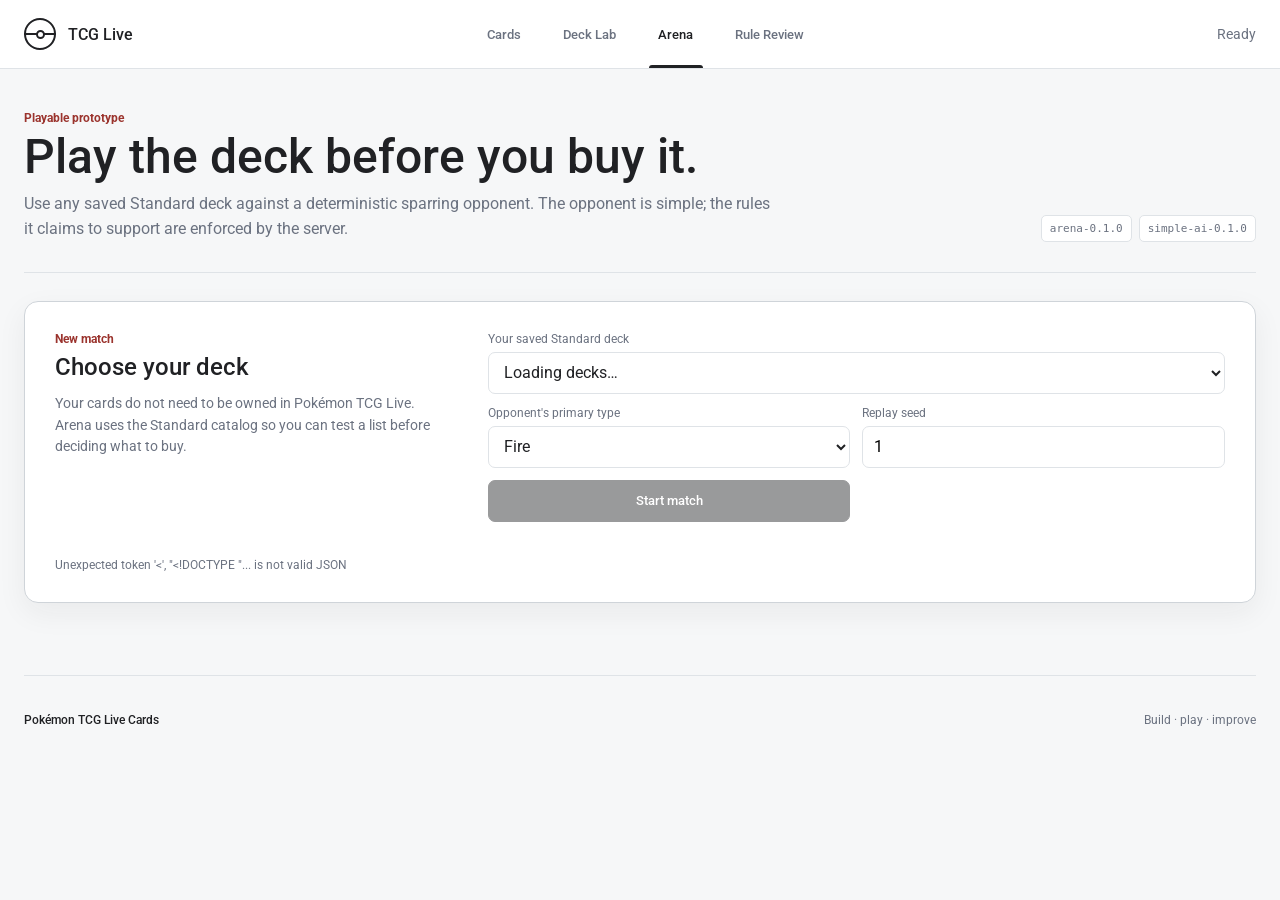
==== arena.html @ 0cd8e4f3 "Rebuild Arena as immersive game table" ====
<!doctype html>
<html lang="en">
<head>
  <meta charset="utf-8">
  <meta name="viewport" content="width=device-width, initial-scale=1">
  <meta name="description" content="Play a Standard Pokémon TCG deck against a versioned local opponent.">
  <title>Arena · Pokémon TCG Live Cards</title>
  <link rel="icon" href="favicon.svg" type="image/svg+xml">
  <link rel="preconnect" href="https://fonts.googleapis.com">
  <link rel="preconnect" href="https://fonts.gstatic.com" crossorigin>
  <link href="https://fonts.googleapis.com/css2?family=Roboto:wght@400;500;700&display=swap" rel="stylesheet">
  <link rel="stylesheet" href="styles.css">
  <link rel="stylesheet" href="arena.css?v=2">
</head>
<body>
  <header class="site-header">
    <div class="header-shell">
      <a class="brand" href="index.html" aria-label="Pokémon TCG Live Cards home">
        <span class="brand-mark" aria-hidden="true"><i></i></span>
        <strong>TCG Live</strong>
      </a>
      <nav class="primary-nav" aria-label="Primary navigation">
        <a class="nav-link" href="index.html">Cards</a>
        <a class="nav-link" href="deck.html">Deck Lab</a>
        <a class="nav-link" href="arena.html" aria-current="page">Arena</a>
        <a class="nav-link" href="review.html">Rule Review</a>
      </nav>
      <div class="header-utilities"><span class="header-count" id="arenaStatus">Ready</span></div>
    </div>
  </header>

  <main class="arena-main">
    <section class="arena-intro">
      <div>
        <span class="section-kicker">Playable prototype</span>
        <h1>Play the deck before you buy it.</h1>
        <p>Use any saved Standard deck against a deterministic sparring opponent. The opponent is simple; the rules it claims to support are enforced by the server.</p>
      </div>
      <div class="arena-versions" aria-label="Arena versions"><span>arena-0.1.0</span><span>simple-ai-0.1.0</span></div>
    </section>

    <section class="arena-lobby" id="arenaLobby" aria-labelledby="lobbyTitle">
      <div class="lobby-copy">
        <span class="section-kicker">New match</span>
        <h2 id="lobbyTitle">Choose your deck</h2>
        <p>Your cards do not need to be owned in Pokémon TCG Live. Arena uses the Standard catalog so you can test a list before deciding what to buy.</p>
      </div>
      <form id="startMatchForm" class="lobby-controls">
        <label><span>Your saved Standard deck</span><select id="playerDeck" required><option value="">Loading decks…</option></select></label>
        <label><span>Opponent's primary type</span><select id="opponentType"><option>Fire</option><option>Water</option><option>Grass</option><option>Lightning</option><option>Psychic</option><option>Fighting</option><option>Darkness</option><option>Metal</option><option>Colorless</option></select></label>
        <label><span>Replay seed</span><input id="arenaSeed" type="number" value="1" min="0"></label>
        <button id="startMatchButton" type="submit">Start match</button>
      </form>
      <div class="lobby-message" id="lobbyMessage" aria-live="polite">Loading saved decks…</div>
    </section>

    <section class="game-shell" id="gameShell" hidden aria-labelledby="gameTitle">
      <div class="game-table" id="gameTable">
        <header class="game-hud">
          <div class="game-identity">
            <span class="live-dot" aria-hidden="true"></span>
            <div><strong id="gameTitle">Arena match</strong><span>arena-0.1.0 · simple-ai-0.1.0</span></div>
          </div>
          <div class="turn-status"><strong id="turnStatus">Your turn</strong><span id="turnNumber">Turn 1</span></div>
          <div class="game-controls">
            <button id="fullscreenButton" type="button" aria-label="Enter fullscreen Arena"><span class="fullscreen-icon" aria-hidden="true"></span><span id="fullscreenLabel">Fullscreen</span></button>
            <button id="newMatchButton" type="button">New match</button>
          </div>
        </header>

        <div class="play-surface">
          <section class="field-side opponent-side" aria-label="Opponent field">
            <div class="trainer-strip">
              <div class="player-summary"><span class="player-emblem opponent-emblem" aria-hidden="true"></span><div><strong id="opponentName">Opponent</strong><span id="opponentCounts"></span></div></div>
              <div class="hidden-hand" id="opponentHand" aria-label="Opponent hand"></div>
            </div>
            <div class="field-grid">
              <aside class="side-zone left-zone"><span>Prizes</span><div class="prize-stack" id="opponentPrizes" aria-label="Opponent Prize cards"></div></aside>
              <div class="combat-zone">
                <div class="bench-area"><span class="zone-name">Bench</span><div class="bench-row" id="opponentBench"></div></div>
                <div class="active-area"><span class="zone-name">Active</span><div id="opponentActive"></div></div>
              </div>
              <aside class="side-zone right-zone"><span>Deck</span><div class="deck-stack" id="opponentDeck"></div><span class="discard-label">Discard</span><div class="discard-slot"></div></aside>
            </div>
          </section>

          <div class="battle-line">
            <span class="battle-mark">VS</span>
            <div><strong id="battlePhase">Main phase</strong><p id="battleMessage">Choose an action.</p></div>
          </div>

          <section class="field-side player-side" aria-label="Your field">
            <div class="field-grid">
              <aside class="side-zone left-zone"><span>Prizes</span><div class="prize-stack" id="playerPrizes" aria-label="Your Prize cards"></div></aside>
              <div class="combat-zone player-combat">
                <div class="active-area"><span class="zone-name">Active</span><div id="playerActive"></div></div>
                <div class="bench-area"><span class="zone-name">Bench</span><div class="bench-row" id="playerBench"></div></div>
              </div>
              <aside class="side-zone right-zone"><span>Deck</span><div class="deck-stack" id="playerDeckStack"></div><span class="discard-label">Discard</span><div class="discard-slot"></div></aside>
            </div>
            <div class="trainer-strip player-strip">
              <div class="player-summary"><span class="player-emblem player-emblem-self" aria-hidden="true"></span><div><strong id="playerName">Your deck</strong><span id="playerCounts"></span></div></div>
            </div>
          </section>

          <section class="hand-zone" aria-labelledby="handTitle">
            <div class="hand-heading"><h3 id="handTitle">Your hand</h3><span id="handCount">0 cards</span></div>
            <div class="hand-row" id="playerHand"></div>
          </section>
        </div>

        <section class="command-bar" aria-label="Available actions">
          <div class="command-title"><span>Legal moves</span><strong>Choose your play</strong></div>
          <div class="action-list" id="actionList"></div>
        </section>

        <details class="match-drawer">
          <summary>Match details</summary>
          <div class="match-drawer-content">
            <section class="battle-log"><h3>Battle log</h3><ol id="battleLog"></ol></section>
            <section class="coverage-note"><h3>Rules coverage</h3><ul id="arenaLimitations"></ul></section>
          </div>
        </details>
      </div>
    </section>
  </main>

  <footer><span>Pokémon TCG Live Cards</span><p>Build · play · improve</p></footer>
  <script src="components.js?v=2" defer></script>
  <script src="arena.js?v=2" defer></script>
</body>
</html>
---- styles.css ----
:root {
  --text: #202124;
  --muted: #6b7280;
  --background: #f6f7f8;
  --surface: #ffffff;
  --border: #dfe3e7;
  --accent: #30343b;
  --standard: #f5cb46;
}

* { box-sizing: border-box; }
[hidden] { display: none !important; }
html { scroll-behavior: smooth; }
body {
  margin: 0;
  min-width: 320px;
  overflow-x: clip;
  color: var(--text);
  background: var(--background);
  font-family: "Roboto", Arial, sans-serif;
  font-style: normal;
  -webkit-font-smoothing: antialiased;
}
button, input, select { font: inherit; }
button, select { cursor: pointer; }
.sr-only { position: absolute; width: 1px; height: 1px; overflow: hidden; clip: rect(0,0,0,0); }

.site-header {
  min-height: 68px;
  position: sticky;
  z-index: 20;
  top: 0;
  border-bottom: 1px solid var(--border);
  background: var(--surface);
}
.header-shell { width: min(1400px, calc(100% - 48px)); min-height: 68px; margin: 0 auto; display: grid; grid-template-columns: minmax(180px, 1fr) auto minmax(180px, 1fr); align-items: center; gap: 24px; }
.brand { min-width: 0; display: flex; align-items: center; gap: 12px; color: inherit; text-decoration: none; }
.brand strong { font-size: 16px; font-weight: 500; }
.brand-mark { width: 32px; height: 32px; flex: 0 0 32px; display: grid; place-items: center; border: 2px solid var(--text); border-radius: 50%; position: relative; }
.brand-mark::before { content: ""; position: absolute; left: -2px; right: -2px; height: 2px; background: var(--text); }
.brand-mark i { width: 9px; height: 9px; border: 2px solid var(--text); border-radius: 50%; background: var(--surface); z-index: 1; }
.primary-nav { height: 68px; display: flex; align-items: stretch; gap: 4px; }
.nav-link { min-width: 82px; padding: 0 14px; display: inline-flex; align-items: center; justify-content: center; position: relative; color: var(--muted); font-size: 13px; font-weight: 500; text-decoration: none; white-space: nowrap; }
.nav-link:hover { color: var(--text); background: #f2f3f4; }
.nav-link[aria-current="page"] { color: var(--text); }
.nav-link[aria-current="page"]::after { content: ""; position: absolute; right: 14px; bottom: 0; left: 14px; height: 3px; border-radius: 3px 3px 0 0; background: var(--text); }
.header-utilities { min-width: 0; display: flex; align-items: center; justify-content: flex-end; gap: 14px; }
.header-count { color: var(--muted); font-size: 14px; font-variant-numeric: tabular-nums; }
.last-sync { padding-left: 14px; border-left: 1px solid var(--border); color: var(--muted); font-size: 12px; white-space: nowrap; }
.sync-button { height: 34px; padding: 0 12px; display: inline-flex; align-items: center; gap: 7px; border: 1px solid var(--border); border-radius: 6px; color: var(--text); background: var(--surface); font-size: 13px; }
.sync-button:hover:not(:disabled) { border-color: #b6bcc3; background: #eef0f2; }
.sync-button:disabled { cursor: wait; opacity: .6; }
.sync-ball { width: 16px; height: 16px; flex: 0 0 16px; position: relative; border: 1.5px solid var(--text); border-radius: 50%; background: linear-gradient(to bottom, #e53935 0 44%, var(--text) 44% 56%, #fff 56% 100%); }
.sync-ball::after { content: ""; position: absolute; width: 5px; height: 5px; top: 50%; left: 50%; border: 1.5px solid var(--text); border-radius: 50%; background: #fff; transform: translate(-50%, -50%); }

main { width: min(1400px, calc(100% - 48px)); margin: 0 auto; }
.hero { padding: 44px 0 32px; }
.hero h1 { margin: 0 0 18px; font-size: clamp(30px, 4vw, 44px); font-weight: 500; line-height: 1.1; }
.stats { display: flex; flex-wrap: wrap; align-items: center; gap: 10px 24px; color: var(--muted); font-size: 14px; }
.stats > span { display: flex; align-items: baseline; gap: 5px; }
.stats strong { color: var(--text); font-size: 15px; font-weight: 500; }
.stats .latest { margin-left: auto; flex-direction: column; align-items: flex-end; gap: 3px; }
.stats .latest small { color: var(--muted); font-size: 12px; }

.explorer { padding-bottom: 72px; }
.section-heading { display: flex; align-items: baseline; justify-content: space-between; gap: 20px; padding-top: 28px; border-top: 1px solid var(--border); }
.section-heading h2 { margin: 0; font-size: 22px; font-weight: 500; }
.section-heading p { margin: 0; color: var(--muted); font-size: 14px; }

.filter-panel { container-type: inline-size; margin: 20px 0 30px; padding: 16px; border: 1px solid var(--border); border-radius: 10px; background: var(--surface); }
.search-field { min-width: 0; height: 50px; display: flex; align-items: center; gap: 12px; padding: 0 14px; border: 1px solid var(--border); border-radius: 8px; background: var(--surface); }
.search-field:focus-within { border-color: var(--accent); box-shadow: 0 0 0 3px rgba(48,52,59,.10); }
.search-field svg { width: 19px; fill: none; stroke: var(--muted); stroke-width: 1.7; stroke-linecap: round; }
.search-field input { min-width: 0; width: 100%; border: 0; outline: 0; background: transparent; color: var(--text); font-size: 15px; }
.search-field input::placeholder { color: #9298a1; }
kbd { min-width: 25px; padding: 3px 6px; border: 1px solid var(--border); border-radius: 5px; color: var(--muted); background: var(--background); font: 11px monospace; text-align: center; }
.select-row { display: grid; grid-template-columns: repeat(4, minmax(0, 1fr)); gap: 12px; margin-top: 14px; }
.select-row label { min-width: 0; display: flex; flex-direction: column; gap: 6px; }
.select-row label > span { color: var(--muted); font-size: 12px; }
select { min-width: 0; width: 100%; height: 42px; padding: 0 34px 0 11px; overflow: hidden; border: 1px solid var(--border); border-radius: 7px; outline: 0; color: var(--text); background: var(--surface); text-overflow: ellipsis; white-space: nowrap; }
select:focus { border-color: var(--accent); box-shadow: 0 0 0 3px rgba(48,52,59,.10); }

.card-grid { display: grid; grid-template-columns: repeat(auto-fill, minmax(160px, 1fr)); gap: 28px 18px; }
.card-tile { min-width: 0; cursor: pointer; outline: 0; }
.card-tile:focus-visible .card-image { outline: 3px solid rgba(48,52,59,.35); outline-offset: 3px; }
.card-tile:hover .card-image { transform: translateY(-3px); box-shadow: 0 10px 25px rgba(32,33,36,.16); }
.card-image { position: relative; overflow: hidden; aspect-ratio: 245 / 342; border-radius: 9px; background: #e7e9eb; box-shadow: 0 4px 12px rgba(32,33,36,.12); transition: transform .15s ease, box-shadow .15s ease; }
.card-image img { width: 100%; height: 100%; display: block; object-fit: contain; }
.rule-validation-badge { position: absolute; z-index: 2; top: 8px; right: 8px; max-width: calc(100% - 16px); padding: 5px 7px; border: 1px solid rgba(32,33,36,.22); border-radius: 5px; color: #30343b; background: rgba(255,255,255,.94); box-shadow: 0 2px 7px rgba(32,33,36,.12); font-size: 10px; font-weight: 500; line-height: 1; }
.rule-validation-badge.ai_validated { color: #254f78; border-color: #9eb8cf; background: #edf5fb; }
.rule-validation-badge.human_validated { color: #704b13; border-color: #d2b16f; background: #fff7e7; }
.rule-validation-badge.validated { width: 28px; height: 28px; padding: 0; display: grid; place-items: center; border: 0; border-radius: 50%; background: transparent; box-shadow: 0 2px 7px rgba(32,33,36,.18); }
.pokeball-check { width: 28px; height: 28px; position: relative; display: block; overflow: hidden; border: 2px solid #202124; border-radius: 50%; background: linear-gradient(to bottom, #df3b35 0 45%, #202124 45% 55%, #fff 55% 100%); }
.pokeball-check::before { content: ""; position: absolute; z-index: 1; width: 13px; height: 13px; top: 50%; left: 50%; border: 2px solid #202124; border-radius: 50%; background: #fff; transform: translate(-50%, -50%); }
.pokeball-check::after { content: "✓"; position: absolute; z-index: 2; top: 50%; left: 50%; color: #202124; font-size: 9px; font-weight: 700; transform: translate(-50%, -54%); }
.card-badges { position: absolute; left: 8px; right: 8px; bottom: 8px; display: flex; justify-content: space-between; align-items: end; pointer-events: none; }
.badge { padding: 4px 7px; border-radius: 4px; color: white; background: rgba(32,33,36,.9); font-size: 10px; font-weight: 500; }
.badge.standard { color: var(--text); background: var(--standard); }
.card-info { padding: 11px 2px 0; }
.card-info strong { display: block; overflow: hidden; text-overflow: ellipsis; white-space: nowrap; font-size: 15px; font-weight: 500; }
.card-info p { display: flex; justify-content: space-between; gap: 6px; margin: 5px 0 0; color: var(--muted); font-size: 12px; }
.card-info p span:first-child { overflow: hidden; text-overflow: ellipsis; white-space: nowrap; }
.card-info p span:last-child { font-variant-numeric: tabular-nums; white-space: nowrap; }

.loading-state, .error-state { min-height: 300px; display: flex; flex-direction: column; align-items: center; justify-content: center; text-align: center; }
.loading-state p, .error-state p { max-width: 500px; color: var(--muted); }
.error-state strong { font-size: 18px; font-weight: 500; }
.loader { width: 38px; height: 38px; display: grid; place-items: center; border: 2px solid var(--text); border-radius: 50%; position: relative; animation: spin 1.2s linear infinite; }
.loader::before { content: ""; position: absolute; width: 100%; height: 2px; background: var(--text); }
.loader span { z-index: 1; width: 11px; height: 11px; border: 2px solid var(--text); border-radius: 50%; background: var(--standard); }
.error-state code { margin-top: 10px; padding: 10px 14px; border-radius: 6px; background: var(--text); color: white; }
@keyframes spin { to { transform: rotate(360deg); } }

.pagination { display: flex; justify-content: center; align-items: center; gap: 8px; margin-top: 40px; padding-top: 20px; border-top: 1px solid var(--border); }
.pagination button { min-width: 82px; height: 34px; padding: 0 10px; border: 1px solid var(--border); border-radius: 6px; color: var(--text); background: var(--surface); font-size: 13px; }
.pagination button:hover:not(:disabled) { border-color: #b6bcc3; background: #eef0f2; }
.pagination button.active { border-color: var(--accent); color: white; background: var(--accent); }
.pagination button:disabled { opacity: .4; cursor: default; }
.pagination-top { margin: 0 0 26px; padding: 0 0 20px; border-top: 0; border-bottom: 1px solid var(--border); }
.page-numbers { display: flex; align-items: center; gap: 6px; }
.page-numbers button { width: 34px; min-width: 34px; padding: 0; }

footer { width: min(1400px, calc(100% - 48px)); min-height: 90px; margin: 0 auto; border-top: 1px solid var(--border); display: flex; align-items: center; justify-content: space-between; color: var(--muted); font-size: 12px; }
footer > span { color: var(--text); font-weight: 500; }

dialog { width: min(930px, calc(100% - 32px)); max-height: calc(100vh - 32px); padding: 0; border: 0; border-radius: 14px; color: var(--text); background: var(--surface); box-shadow: 0 24px 70px rgba(0,0,0,.28); }
dialog::backdrop { background: rgba(20,22,24,.70); }
.dialog-close { position: sticky; z-index: 3; float: right; top: 12px; right: 12px; width: 36px; height: 36px; margin: 12px 12px -48px 0; border: 0; border-radius: 50%; color: var(--text); background: rgba(255,255,255,.92); font-size: 24px; line-height: 1; }
.dialog-layout { display: grid; grid-template-columns: minmax(260px, 39%) 1fr; min-height: 600px; }
.dialog-art { padding: 40px; display: flex; align-items: center; overflow: hidden; background: #eef0f1; perspective: 1100px; }
.interactive-card { width: 100%; position: relative; overflow: hidden; border-radius: 11px; cursor: grab; touch-action: none; user-select: none; transform: translate3d(var(--move-x, 0), var(--move-y, 0), 0) rotateX(var(--rotate-x, 0deg)) rotateY(var(--rotate-y, 0deg)) scale(var(--card-scale, 1)); transform-style: preserve-3d; transform-origin: center; transition: transform 420ms cubic-bezier(.2,.8,.2,1), box-shadow 420ms ease; will-change: transform; box-shadow: 0 12px 30px rgba(32,33,36,.18); }
.interactive-card.is-dragging { cursor: grabbing; transition: none; box-shadow: 0 24px 45px rgba(32,33,36,.24); }
.interactive-card img { width: 100%; display: block; border-radius: inherit; pointer-events: none; -webkit-user-drag: none; }
.card-shine { position: absolute; inset: 0; border-radius: inherit; opacity: var(--shine-opacity, 0); pointer-events: none; background: radial-gradient(circle at var(--shine-x, 50%) var(--shine-y, 50%), rgba(255,255,255,.55), rgba(255,255,255,.16) 18%, transparent 48%); mix-blend-mode: screen; transition: opacity 300ms ease; }
.interactive-card.is-dragging .card-shine { transition: none; }
.dialog-details { padding: 50px 42px; overflow: auto; }
.dialog-kicker { color: var(--muted); font-size: 12px; }
.dialog-details h3 { margin: 8px 0 5px; font-size: 34px; font-weight: 500; line-height: 1.1; }
.dialog-subtitle { margin: 0 0 22px; color: var(--muted); }
.dialog-tags { display: flex; flex-wrap: wrap; gap: 7px; margin-bottom: 26px; }
.dialog-tags span { padding: 6px 9px; border: 1px solid var(--border); border-radius: 5px; font-size: 11px; }
.validation-summary { margin: 0 0 22px; padding: 12px; display: flex; align-items: center; gap: 12px; border: 1px solid var(--border); border-radius: 7px; background: var(--background); }
.validation-summary .rule-validation-badge { position: static; flex: 0 0 auto; }
.validation-summary > div { min-width: 0; }
.validation-summary strong { font-size: 13px; font-weight: 500; }
.validation-summary p { margin: 3px 0 0; color: var(--muted); font-size: 11px; line-height: 1.4; }
.detail-section { padding: 20px 0; border-top: 1px solid var(--border); }
.detail-section h4 { margin: 0 0 12px; font-size: 13px; font-weight: 500; }
.move { margin-top: 14px; }
.move:first-of-type { margin-top: 0; }
.move-line { display: flex; justify-content: space-between; gap: 15px; font-weight: 500; }
.move p, .ability p { margin: 7px 0 0; color: var(--muted); font-size: 13px; line-height: 1.5; }
.ability strong { color: #a23f33; }
.detail-grid { display: grid; grid-template-columns: repeat(2, 1fr); gap: 16px; }
.detail-grid span { display: block; color: var(--muted); font-size: 11px; }
.detail-grid strong { display: block; margin-top: 5px; font-size: 13px; font-weight: 500; }

@container (max-width: 900px) {
  .select-row { grid-template-columns: repeat(2, minmax(0, 1fr)); }
}
@container (max-width: 520px) {
  .select-row { grid-template-columns: 1fr; }
  .search-field kbd { display: none; }
}

@media (max-width: 1050px) {
  .select-row { grid-template-columns: repeat(2, minmax(0, 1fr)); }
}
@media (max-width: 1150px) and (min-width: 901px) {
  .last-sync { display: none; }
}
@media (max-width: 900px) {
  .site-header { position: sticky; }
  .header-shell { width: 100%; min-height: 104px; grid-template-columns: minmax(0, 1fr) auto; grid-template-rows: 60px 44px; gap: 0; }
  .brand { padding-left: 18px; }
  .header-utilities { min-width: 0; padding-right: 18px; }
  .primary-nav { height: 44px; grid-column: 1 / -1; grid-row: 2; display: grid; grid-template-columns: repeat(4, minmax(0, 1fr)); gap: 0; border-top: 1px solid var(--border); }
  .nav-link { min-width: 0; padding: 0 8px; }
  .nav-link[aria-current="page"]::after { right: 12px; left: 12px; }
  .last-sync { display: none; }
}
@media (max-width: 760px) {
  main, footer { width: calc(100% - 28px); }
  .hero { padding-top: 32px; }
  .stats .latest { width: 100%; margin: 4px 0 0; align-items: flex-start; }
  .dialog-layout { grid-template-columns: 1fr; }
  .dialog-art { padding: 34px 70px; }
  .dialog-details { padding: 34px 28px; }
  footer { align-items: flex-start; flex-direction: column; justify-content: center; gap: 7px; }
  footer p { margin: 0; }
  .header-count { display: none; }
  .last-sync { padding-left: 0; border-left: 0; }
}
@media (max-width: 600px) {
  .brand strong { font-size: 14px; }
  .header-utilities { padding-right: 12px; }
  .header-count { display: none; }
  .sync-button { padding: 0 10px; }
  .sync-button #syncButtonLabel { font-size: 0; }
  .sync-button #syncButtonLabel::after { content: "Sync"; font-size: 13px; }
  .select-row { grid-template-columns: 1fr; }
  .filter-panel { padding: 12px; }
  .search-field { padding: 0 12px; }
  .search-field kbd { display: none; }
  .section-heading { align-items: flex-start; flex-direction: column; gap: 6px; }
  .card-grid { grid-template-columns: repeat(2, minmax(0, 1fr)); gap: 22px 12px; }
  .page-numbers { display: none; }
  .pagination { gap: 8px; }
  .pagination > button { min-width: 92px; flex: 0 1 120px; }
  .dialog-art { padding: 34px 48px; }
  .dialog-details { padding: 28px 20px; }
  .dialog-details h3 { padding-right: 36px; font-size: 28px; }
  .detail-grid { grid-template-columns: 1fr; }
}
@media (max-width: 360px) {
  main, footer { width: calc(100% - 20px); }
  .card-grid { gap: 20px 8px; }
  .card-info strong { font-size: 14px; }
  .card-info p { font-size: 11px; }
  .dialog-art { padding: 30px 36px; }
}
@media (prefers-reduced-motion: reduce) {
  *, *::before, *::after { scroll-behavior: auto !important; animation-duration: .01ms !important; animation-iteration-count: 1 !important; }
  .interactive-card { transition: none; }
}
---- arena.css ----
.arena-main { padding-bottom: 72px; }
.section-kicker { display: block; margin-bottom: 7px; color: #9b342e; font-size: 12px; font-weight: 700; }
.arena-intro { padding: 42px 0 30px; display: flex; align-items: end; justify-content: space-between; gap: 40px; border-bottom: 1px solid var(--border); }
.arena-intro h1 { margin: 0 0 10px; font-size: clamp(32px, 4vw, 48px); font-weight: 500; line-height: 1.05; }
.arena-intro p { max-width: 750px; margin: 0; color: var(--muted); line-height: 1.55; }
.arena-versions { display: flex; gap: 7px; }
.arena-versions span { padding: 6px 8px; border: 1px solid var(--border); border-radius: 5px; color: var(--muted); background: white; font: 11px ui-monospace, SFMono-Regular, Menlo, monospace; }

.arena-lobby { margin-top: 28px; display: grid; grid-template-columns: minmax(240px, .7fr) minmax(420px, 1.3fr); gap: 36px; padding: 30px; border: 1px solid #cfd4d9; border-radius: 14px; background: white; box-shadow: 0 10px 30px rgba(32,33,36,.06); }
.lobby-copy h2 { margin: 0; font-size: 24px; font-weight: 500; }
.lobby-copy p { margin: 12px 0 0; color: var(--muted); font-size: 14px; line-height: 1.55; }
.lobby-controls { display: grid; grid-template-columns: repeat(2, minmax(0, 1fr)); gap: 12px; }
.lobby-controls label:first-child { grid-column: 1 / -1; }
.lobby-controls label span { display: block; margin-bottom: 6px; color: var(--muted); font-size: 12px; }
.lobby-controls input { width: 100%; height: 42px; padding: 0 11px; border: 1px solid var(--border); border-radius: 7px; outline: 0; }
.lobby-controls input:focus { border-color: var(--accent); box-shadow: 0 0 0 3px rgba(48,52,59,.10); }
.lobby-controls button { min-height: 42px; align-self: end; border: 1px solid #202124; border-radius: 7px; color: white; background: #202124; font-size: 13px; font-weight: 500; }
.lobby-controls button:disabled { cursor: not-allowed; opacity: .45; }
.lobby-message { grid-column: 1 / -1; color: var(--muted); font-size: 12px; }

.game-shell { margin-top: 28px; }
.game-table {
  min-height: 780px;
  position: relative;
  overflow: hidden;
  border: 1px solid #151c22;
  border-radius: 18px;
  color: #f5f7f9;
  background:
    radial-gradient(circle at 50% 48%, rgba(255,255,255,.09) 0 2px, transparent 3px 84px, rgba(255,255,255,.06) 85px 87px, transparent 88px),
    linear-gradient(135deg, rgba(255,255,255,.028) 25%, transparent 25%) 0 0 / 28px 28px,
    linear-gradient(315deg, rgba(255,255,255,.018) 25%, transparent 25%) 0 0 / 28px 28px,
    #183933;
  box-shadow: 0 24px 58px rgba(26,32,38,.22);
}
.game-table::before { content: ""; position: absolute; inset: 54px 0 74px; pointer-events: none; border-top: 1px solid rgba(255,255,255,.08); border-bottom: 1px solid rgba(0,0,0,.3); background: linear-gradient(180deg, rgba(32,89,119,.22), transparent 44%, transparent 56%, rgba(161,48,42,.2)); }
.game-table:fullscreen { width: 100vw; height: 100vh; min-height: 100vh; border: 0; border-radius: 0; overflow-y: auto; }
.game-table:fullscreen .play-surface { min-height: calc(100vh - 150px); }
.game-table:fullscreen .game-hud { position: sticky; top: 0; }

.game-hud { min-height: 54px; padding: 0 18px; display: grid; grid-template-columns: 1fr auto 1fr; align-items: center; gap: 18px; position: relative; z-index: 8; border-bottom: 1px solid rgba(255,255,255,.09); background: rgba(10,15,19,.9); backdrop-filter: blur(14px); }
.game-identity { display: flex; align-items: center; gap: 10px; }
.game-identity > div { display: flex; flex-direction: column; gap: 2px; }
.game-identity strong { font-size: 12px; font-weight: 500; }
.game-identity span:not(.live-dot) { color: #87939d; font: 9px ui-monospace, SFMono-Regular, Menlo, monospace; }
.live-dot { width: 9px; height: 9px; border-radius: 50%; background: #e14c43; box-shadow: 0 0 0 4px rgba(225,76,67,.15); }
.turn-status { display: flex; align-items: center; gap: 8px; }
.turn-status strong { font-size: 13px; font-weight: 500; }
.turn-status span { padding-left: 8px; border-left: 1px solid #44505a; color: #9ba5ae; font-size: 10px; }
.game-controls { display: flex; justify-content: flex-end; gap: 7px; }
.game-controls button { height: 32px; padding: 0 10px; display: inline-flex; align-items: center; gap: 7px; border: 1px solid #46515b; border-radius: 5px; color: #e9edf0; background: #202830; font-size: 10px; }
.game-controls button:hover { background: #2c3740; }
.fullscreen-icon { width: 13px; height: 13px; display: block; background: linear-gradient(#dce1e5,#dce1e5) left top/5px 1px no-repeat, linear-gradient(#dce1e5,#dce1e5) left top/1px 5px no-repeat, linear-gradient(#dce1e5,#dce1e5) right top/5px 1px no-repeat, linear-gradient(#dce1e5,#dce1e5) right top/1px 5px no-repeat, linear-gradient(#dce1e5,#dce1e5) left bottom/5px 1px no-repeat, linear-gradient(#dce1e5,#dce1e5) left bottom/1px 5px no-repeat, linear-gradient(#dce1e5,#dce1e5) right bottom/5px 1px no-repeat, linear-gradient(#dce1e5,#dce1e5) right bottom/1px 5px no-repeat; }

.play-surface { min-height: 650px; position: relative; z-index: 2; }
.field-side { padding: 12px 20px; position: relative; }
.trainer-strip { min-height: 42px; display: flex; align-items: center; justify-content: space-between; gap: 20px; }
.player-strip { justify-content: flex-start; }
.player-summary { display: flex; align-items: center; gap: 9px; }
.player-summary > div { display: flex; flex-direction: column; gap: 2px; }
.player-summary strong { color: white; font-size: 12px; font-weight: 500; }
.player-summary div span { color: #aeb8c0; font-size: 9px; }
.player-emblem { width: 27px; height: 27px; display: block; position: relative; overflow: hidden; border: 2px solid #0e151a; border-radius: 50%; background: linear-gradient(#2a78a8 0 44%, #11181d 44% 56%, #f4f6f7 56%); box-shadow: 0 0 0 1px rgba(255,255,255,.25); }
.player-emblem::after { content: ""; width: 7px; height: 7px; position: absolute; top: 50%; left: 50%; border: 2px solid #11181d; border-radius: 50%; background: white; transform: translate(-50%,-50%); }
.player-emblem-self { background: linear-gradient(#d84740 0 44%, #11181d 44% 56%, #f4f6f7 56%); }
.hidden-hand { height: 42px; min-width: 140px; display: flex; align-items: center; justify-content: flex-end; position: relative; padding-right: 28px; }
.hidden-hand .card-back { width: 27px; height: 38px; margin-left: -16px; display: block; position: relative; border: 1px solid #bac4cc; border-radius: 3px; background: radial-gradient(circle, white 0 3px, #13212c 4px 6px, transparent 7px), linear-gradient(#376c99 0 47%, #14212b 47% 53%, #e0e7eb 53%); box-shadow: 0 2px 5px rgba(0,0,0,.35); transform: rotate(calc((var(--hand-index) - (var(--hand-total) - 1)/2) * 2deg)); }
.hidden-hand > span { min-width: 21px; height: 21px; display: grid; place-items: center; position: absolute; right: 0; border: 1px solid #59656e; border-radius: 50%; color: white; background: #202830; font-size: 9px; }

.field-grid { display: grid; grid-template-columns: 72px minmax(0, 1fr) 72px; align-items: center; gap: 16px; }
.combat-zone { min-width: 0; display: grid; grid-template-columns: minmax(0, 1fr) 132px; align-items: center; gap: 28px; }
.player-combat { grid-template-columns: 132px minmax(0, 1fr); }
.bench-area, .active-area { position: relative; }
.zone-name { position: absolute; z-index: 0; top: 50%; left: 50%; color: rgba(255,255,255,.075); font-size: 13px; font-weight: 700; transform: translate(-50%,-50%); text-transform: uppercase; }
.bench-row { min-height: 114px; display: grid; grid-template-columns: repeat(5, minmax(62px, 90px)); align-items: center; justify-content: center; gap: 8px; position: relative; z-index: 1; }
.active-area { min-height: 172px; display: grid; place-items: center; }
.active-area::before { content: ""; width: 130px; height: 130px; position: absolute; border: 1px solid rgba(255,255,255,.16); border-radius: 50%; box-shadow: inset 0 0 0 9px rgba(255,255,255,.025); }
.battle-pokemon { min-width: 0; position: relative; z-index: 1; cursor: default; }
.player-side .battle-pokemon { cursor: pointer; }
.battle-pokemon img { width: 100%; display: block; border-radius: 5px; background: #171a1f; box-shadow: 0 8px 18px rgba(0,0,0,.36); transition: transform .16s ease, box-shadow .16s ease; }
.player-side .battle-pokemon:hover img { transform: translateY(-4px); box-shadow: 0 13px 24px rgba(0,0,0,.42); }
.battle-pokemon.active { width: 112px; }
.battle-pokemon.active img { max-height: 156px; object-fit: contain; }
.battle-pokemon.bench img { max-height: 96px; object-fit: contain; }
.battle-pokemon.empty { min-height: 96px; display: grid; place-items: center; border: 1px dashed rgba(255,255,255,.12); border-radius: 6px; color: rgba(255,255,255,.22); font-size: 9px; }
.battle-pokemon-state { margin-top: 4px; text-align: center; }
.battle-pokemon-state strong { display: block; overflow: hidden; font-size: 9px; font-weight: 500; text-overflow: ellipsis; white-space: nowrap; }
.battle-pokemon-state > span, .battle-pokemon-state small { color: #aeb8c0; font-size: 8px; }
.battle-pokemon-state small { display: block; margin-top: 3px; }
.hp-track { height: 3px; margin-top: 3px; overflow: hidden; border-radius: 2px; background: #525e65; }
.hp-track i { height: 100%; display: block; background: #7fc865; }

.side-zone { display: flex; align-items: center; flex-direction: column; gap: 6px; color: #91a0aa; font-size: 8px; text-transform: uppercase; }
.prize-stack { display: grid; grid-template-columns: repeat(2, 18px); gap: 3px; }
.prize-card { width: 18px; height: 26px; display: block; position: relative; border: 1px solid #8d9aa4; border-radius: 2px; background: #eef2f4; box-shadow: 1px 2px 3px rgba(0,0,0,.22); }
.prize-card::after { content: ""; width: 6px; height: 6px; position: absolute; top: 50%; left: 50%; border: 1px solid #172027; border-radius: 50%; background: #f0ca46; transform: translate(-50%,-50%); }
.prize-card.taken { opacity: .1; }
.deck-stack { width: 43px; height: 60px; display: flex; align-items: center; justify-content: center; flex-direction: column; border: 2px solid #cad2d8; border-radius: 4px; color: #152029; background: #f1ca45; box-shadow: 3px 3px 0 #10171c, 5px 5px 0 #53616b; }
.deck-stack span { font-size: 16px; font-weight: 700; }
.deck-stack small { font-size: 7px; }
.discard-label { margin-top: 6px; }
.discard-slot { width: 38px; height: 52px; border: 1px dashed rgba(255,255,255,.16); border-radius: 4px; transform: rotate(5deg); }

.battle-line { min-height: 46px; padding: 0 18px; display: flex; align-items: center; justify-content: center; gap: 11px; position: relative; border-top: 1px solid rgba(255,255,255,.11); border-bottom: 1px solid rgba(255,255,255,.11); background: rgba(7,13,17,.34); }
.battle-line::before, .battle-line::after { content: ""; height: 1px; flex: 1; background: linear-gradient(90deg, transparent, rgba(255,255,255,.17)); }
.battle-line::after { transform: scaleX(-1); }
.battle-mark { width: 34px; height: 34px; flex: 0 0 34px; display: grid; place-items: center; border: 3px solid #10171c; border-radius: 50%; color: #172027; background: linear-gradient(#d9423a 0 44%, #172027 44% 56%, white 56%); font-size: 8px; font-weight: 700; }
.battle-line > div { min-width: 150px; text-align: center; }
.battle-line strong { display: block; font-size: 10px; font-weight: 500; }
.battle-line p { max-width: 350px; margin: 2px auto 0; overflow: hidden; color: #9eabb4; font-size: 8px; text-overflow: ellipsis; white-space: nowrap; }

.hand-zone { padding: 9px 18px 13px; border-top: 1px solid rgba(255,255,255,.08); background: rgba(8,13,17,.66); }
.hand-heading { display: flex; justify-content: space-between; }
.hand-heading h3 { margin: 0; color: #cbd3d9; font-size: 9px; font-weight: 500; }
.hand-heading span { color: #7f8c96; font-size: 8px; }
.hand-row { min-height: 105px; display: flex; align-items: flex-end; justify-content: center; gap: 2px; overflow-x: auto; padding: 7px 8px 5px; }
.hand-card { width: 72px; flex: 0 0 72px; position: relative; cursor: pointer; transform-origin: center bottom; transition: transform .17s ease, filter .17s ease; }
.hand-card:hover, .hand-card.selected { z-index: 3; transform: translateY(-12px) scale(1.08); }
.hand-card.selected { filter: drop-shadow(0 0 8px rgba(244,204,66,.8)); }
.hand-card img { width: 100%; display: block; border-radius: 4px; box-shadow: 0 5px 12px rgba(0,0,0,.35); }
.hand-card strong { display: none; }
.empty-hand { margin: auto; color: #7f8c96; font-size: 10px; }

.command-bar { min-height: 74px; padding: 10px 15px; display: grid; grid-template-columns: 120px minmax(0,1fr); align-items: center; gap: 14px; position: relative; z-index: 7; border-top: 1px solid #313b43; background: #11181d; }
.command-title { display: flex; flex-direction: column; gap: 3px; }
.command-title span { color: #77858f; font-size: 8px; text-transform: uppercase; }
.command-title strong { font-size: 11px; font-weight: 500; }
.action-list { display: flex; gap: 7px; overflow-x: auto; padding: 3px 1px; }
.action-list .action-group { align-self: center; margin-left: 8px; color: #788690; font-size: 8px; font-weight: 700; text-transform: uppercase; white-space: nowrap; }
.action-list .action-group:first-child { margin-left: 0; }
.action-list button { min-height: 36px; padding: 7px 10px; flex: 0 0 auto; border: 1px solid #46515a; border-radius: 5px; color: #dce2e6; background: #202931; font-size: 9px; white-space: nowrap; }
.action-list button:hover:not(:disabled), .action-list button.related { border-color: #efc944; color: white; background: #303a41; box-shadow: 0 0 0 1px rgba(239,201,68,.15); }
.action-list button.unrelated { opacity: .28; }
.action-list .action-attack { border-color: #b5413c; background: #9f3934; }
.action-list .action-end_turn { margin-left: auto; }

.match-drawer { width: min(620px, calc(100% - 32px)); position: absolute; z-index: 9; right: 16px; bottom: 88px; }
.match-drawer summary { width: max-content; margin-left: auto; padding: 7px 10px; cursor: pointer; list-style: none; border: 1px solid #46515a; border-radius: 5px; color: #cbd3d9; background: rgba(17,24,29,.94); font-size: 9px; }
.match-drawer summary::-webkit-details-marker { display: none; }
.match-drawer[open] summary { margin-bottom: 6px; }
.match-drawer-content { max-height: 300px; padding: 16px; display: grid; grid-template-columns: 1fr 1fr; gap: 20px; overflow-y: auto; border: 1px solid #46515a; border-radius: 8px; background: rgba(17,24,29,.97); box-shadow: 0 15px 36px rgba(0,0,0,.36); }
.match-drawer h3 { margin: 0 0 10px; font-size: 11px; font-weight: 500; }
.battle-log ol, .coverage-note ul { margin: 0; padding-left: 18px; }
.battle-log li, .coverage-note li { margin-bottom: 6px; color: #9eabb4; font-size: 9px; line-height: 1.4; }

@media (max-width: 1050px) {
  .arena-intro { align-items: flex-start; flex-direction: column; gap: 18px; }
  .combat-zone { grid-template-columns: minmax(0,1fr) 112px; gap: 16px; }
  .player-combat { grid-template-columns: 112px minmax(0,1fr); }
  .bench-row { grid-template-columns: repeat(5, minmax(56px, 76px)); }
  .battle-pokemon.active { width: 98px; }
}

@media (max-width: 760px) {
  .arena-lobby { grid-template-columns: 1fr; padding: 22px; }
  .game-table { min-height: 720px; border-radius: 12px; }
  .game-hud { grid-template-columns: 1fr auto; }
  .game-hud .turn-status { display: none; }
  .game-controls button { padding: 0 8px; }
  .field-side { padding: 10px; }
  .field-grid { grid-template-columns: 48px minmax(0,1fr) 48px; gap: 7px; }
  .combat-zone, .player-combat { grid-template-columns: 1fr; gap: 5px; }
  .opponent-side .active-area { grid-row: 2; }
  .player-side .active-area { grid-row: 1; }
  .bench-row { grid-template-columns: repeat(5, 62px); justify-content: start; overflow-x: auto; }
  .active-area { min-height: 145px; }
  .battle-pokemon.active { width: 88px; }
  .side-zone { gap: 4px; }
  .discard-slot, .discard-label { display: none; }
  .command-bar { grid-template-columns: 1fr; gap: 7px; }
  .command-title { flex-direction: row; align-items: baseline; gap: 7px; }
  .action-list .action-end_turn { margin-left: 0; }
  .match-drawer { bottom: 112px; }
}

@media (max-width: 520px) {
  .arena-intro { padding-top: 30px; }
  .arena-versions { flex-wrap: wrap; }
  .lobby-controls { grid-template-columns: 1fr; }
  .lobby-controls label:first-child { grid-column: auto; }
  .game-hud { padding: 0 10px; }
  .game-identity span:not(.live-dot), .game-controls #fullscreenLabel { display: none; }
  .trainer-strip { gap: 8px; }
  .hidden-hand { min-width: 100px; }
  .player-summary div span { max-width: 170px; overflow: hidden; text-overflow: ellipsis; white-space: nowrap; }
  .field-grid { grid-template-columns: 40px minmax(0,1fr) 40px; }
  .bench-row { grid-template-columns: repeat(5, 52px); }
  .battle-pokemon.bench img { max-height: 75px; }
  .prize-stack { grid-template-columns: repeat(2, 14px); }
  .prize-card { width: 14px; height: 21px; }
  .deck-stack { width: 34px; height: 48px; }
  .battle-line p { max-width: 210px; }
  .hand-zone { padding-right: 8px; padding-left: 8px; }
  .hand-row { justify-content: flex-start; }
  .hand-card { width: 64px; flex-basis: 64px; }
  .match-drawer-content { grid-template-columns: 1fr; }
}

@media (prefers-reduced-motion: reduce) {
  .battle-pokemon img, .hand-card { transition: none; }
}
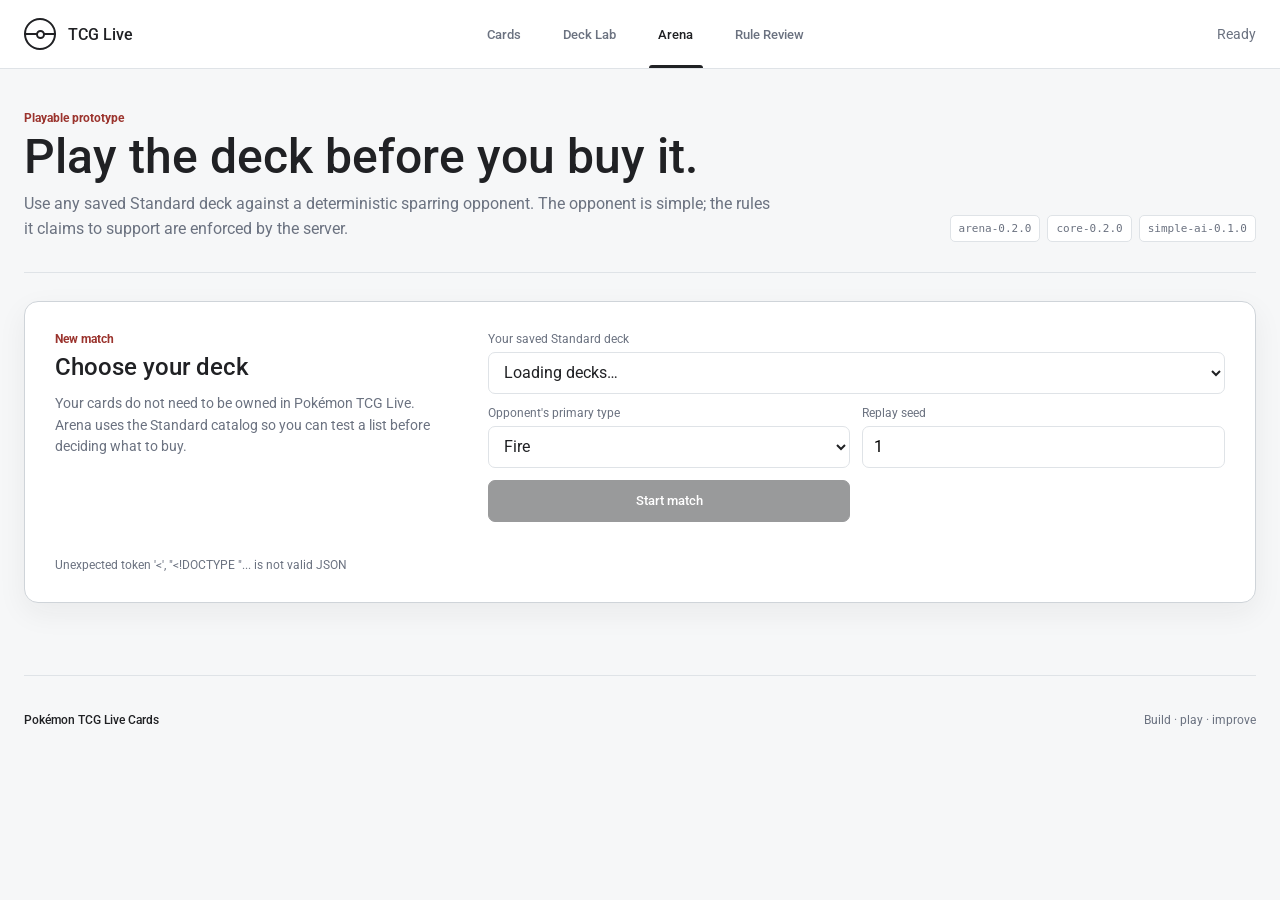
==== commit 69809df3: "Implement official Arena pregame flow" ====
--- a/arena.html
+++ b/arena.html
@@ -10,7 +10,7 @@
   <link rel="preconnect" href="https://fonts.gstatic.com" crossorigin>
   <link href="https://fonts.googleapis.com/css2?family=Roboto:wght@400;500;700&display=swap" rel="stylesheet">
   <link rel="stylesheet" href="styles.css">
-  <link rel="stylesheet" href="arena.css?v=2">
+  <link rel="stylesheet" href="arena.css?v=3">
 </head>
 <body>
   <header class="site-header">
@@ -36,7 +36,7 @@
         <h1>Play the deck before you buy it.</h1>
         <p>Use any saved Standard deck against a deterministic sparring opponent. The opponent is simple; the rules it claims to support are enforced by the server.</p>
       </div>
-      <div class="arena-versions" aria-label="Arena versions"><span>arena-0.1.0</span><span>simple-ai-0.1.0</span></div>
+      <div class="arena-versions" aria-label="Arena versions"><span>arena-0.2.0</span><span>core-0.2.0</span><span>simple-ai-0.1.0</span></div>
     </section>
 
     <section class="arena-lobby" id="arenaLobby" aria-labelledby="lobbyTitle">
@@ -59,7 +59,7 @@
         <header class="game-hud">
           <div class="game-identity">
             <span class="live-dot" aria-hidden="true"></span>
-            <div><strong id="gameTitle">Arena match</strong><span>arena-0.1.0 · simple-ai-0.1.0</span></div>
+            <div><strong id="gameTitle">Arena match</strong><span>arena-0.2.0 · core-0.2.0 · simple-ai-0.1.0</span></div>
           </div>
           <div class="turn-status"><strong id="turnStatus">Your turn</strong><span id="turnNumber">Turn 1</span></div>
           <div class="game-controls">
@@ -67,6 +67,17 @@
             <button id="newMatchButton" type="button">New match</button>
           </div>
         </header>
+
+        <section class="setup-overlay" id="setupOverlay" hidden aria-live="polite">
+          <div class="setup-dialog">
+            <div class="setup-coin" id="setupCoin" aria-hidden="true"><i></i></div>
+            <span id="setupStep">Match setup</span>
+            <h2 id="setupTitle">Call the opening coin</h2>
+            <p id="setupText">Choose heads or tails. The winner decides who takes the first turn.</p>
+            <div class="setup-actions" id="setupActionList"></div>
+            <div class="setup-facts" id="setupFacts"></div>
+          </div>
+        </section>
 
         <div class="play-surface">
           <section class="field-side opponent-side" aria-label="Opponent field">
@@ -127,6 +138,6 @@
 
   <footer><span>Pokémon TCG Live Cards</span><p>Build · play · improve</p></footer>
   <script src="components.js?v=2" defer></script>
-  <script src="arena.js?v=2" defer></script>
+  <script src="arena.js?v=3" defer></script>
 </body>
 </html>
--- a/arena.css
+++ b/arena.css
@@ -51,6 +51,24 @@
 .game-controls button { height: 32px; padding: 0 10px; display: inline-flex; align-items: center; gap: 7px; border: 1px solid #46515b; border-radius: 5px; color: #e9edf0; background: #202830; font-size: 10px; }
 .game-controls button:hover { background: #2c3740; }
 .fullscreen-icon { width: 13px; height: 13px; display: block; background: linear-gradient(#dce1e5,#dce1e5) left top/5px 1px no-repeat, linear-gradient(#dce1e5,#dce1e5) left top/1px 5px no-repeat, linear-gradient(#dce1e5,#dce1e5) right top/5px 1px no-repeat, linear-gradient(#dce1e5,#dce1e5) right top/1px 5px no-repeat, linear-gradient(#dce1e5,#dce1e5) left bottom/5px 1px no-repeat, linear-gradient(#dce1e5,#dce1e5) left bottom/1px 5px no-repeat, linear-gradient(#dce1e5,#dce1e5) right bottom/5px 1px no-repeat, linear-gradient(#dce1e5,#dce1e5) right bottom/1px 5px no-repeat; }
+
+.setup-overlay { position: absolute; z-index: 10; inset: 54px 0 74px; display: grid; place-items: center; padding: 24px; background: rgba(4,10,14,.72); backdrop-filter: blur(8px); }
+.setup-dialog { width: min(520px, 100%); padding: 30px; border: 1px solid #57636c; border-radius: 14px; text-align: center; background: linear-gradient(180deg, rgba(31,42,50,.98), rgba(16,23,28,.98)); box-shadow: 0 24px 65px rgba(0,0,0,.48); }
+.setup-coin { width: 72px; height: 72px; margin: 0 auto 18px; display: grid; place-items: center; position: relative; border: 4px solid #e1e6e9; border-radius: 50%; color: #162029; background: linear-gradient(145deg,#f3cd48,#c78f20); box-shadow: inset 0 0 0 4px rgba(22,32,41,.28), 0 10px 25px rgba(0,0,0,.3); transition: transform .45s ease; }
+.setup-coin::before { content: "?"; font-size: 28px; font-weight: 700; }
+.setup-coin::after { content: ""; position: absolute; inset: 10px; border: 1px solid rgba(22,32,41,.34); border-radius: 50%; }
+.setup-coin.result-heads { transform: rotateY(180deg); }
+.setup-coin.result-heads::before { content: "H"; transform: rotateY(180deg); }
+.setup-coin.result-tails::before { content: "T"; }
+.setup-dialog > span { color: #92a0aa; font-size: 9px; text-transform: uppercase; }
+.setup-dialog h2 { margin: 7px 0 8px; font-size: 24px; font-weight: 500; }
+.setup-dialog p { max-width: 420px; margin: 0 auto; color: #aeb8c0; font-size: 12px; line-height: 1.5; }
+.setup-actions { margin-top: 22px; display: flex; flex-wrap: wrap; justify-content: center; gap: 8px; }
+.setup-actions button { min-width: 120px; min-height: 40px; padding: 8px 14px; border: 1px solid #65727c; border-radius: 6px; color: #f4f6f7; background: #2a353d; font-size: 11px; }
+.setup-actions button:hover { border-color: #efc944; background: #354149; }
+.setup-actions .action-call_coin, .setup-actions .action-choose_turn_order, .setup-actions .action-finish_setup { border-color: #d4b33d; color: #172027; background: #efc944; }
+.setup-facts { margin-top: 18px; display: flex; flex-wrap: wrap; justify-content: center; gap: 6px; }
+.setup-facts span { padding: 5px 7px; border: 1px solid #46525b; border-radius: 4px; color: #aeb8c0; font-size: 8px; }
 
 .play-surface { min-height: 650px; position: relative; z-index: 2; }
 .field-side { padding: 12px 20px; position: relative; }
@@ -179,6 +197,10 @@
   .lobby-controls { grid-template-columns: 1fr; }
   .lobby-controls label:first-child { grid-column: auto; }
   .game-hud { padding: 0 10px; }
+  .setup-overlay { padding: 12px; }
+  .setup-dialog { padding: 22px 15px; }
+  .setup-dialog h2 { font-size: 20px; }
+  .setup-actions button { min-width: 100px; }
   .game-identity span:not(.live-dot), .game-controls #fullscreenLabel { display: none; }
   .trainer-strip { gap: 8px; }
   .hidden-hand { min-width: 100px; }
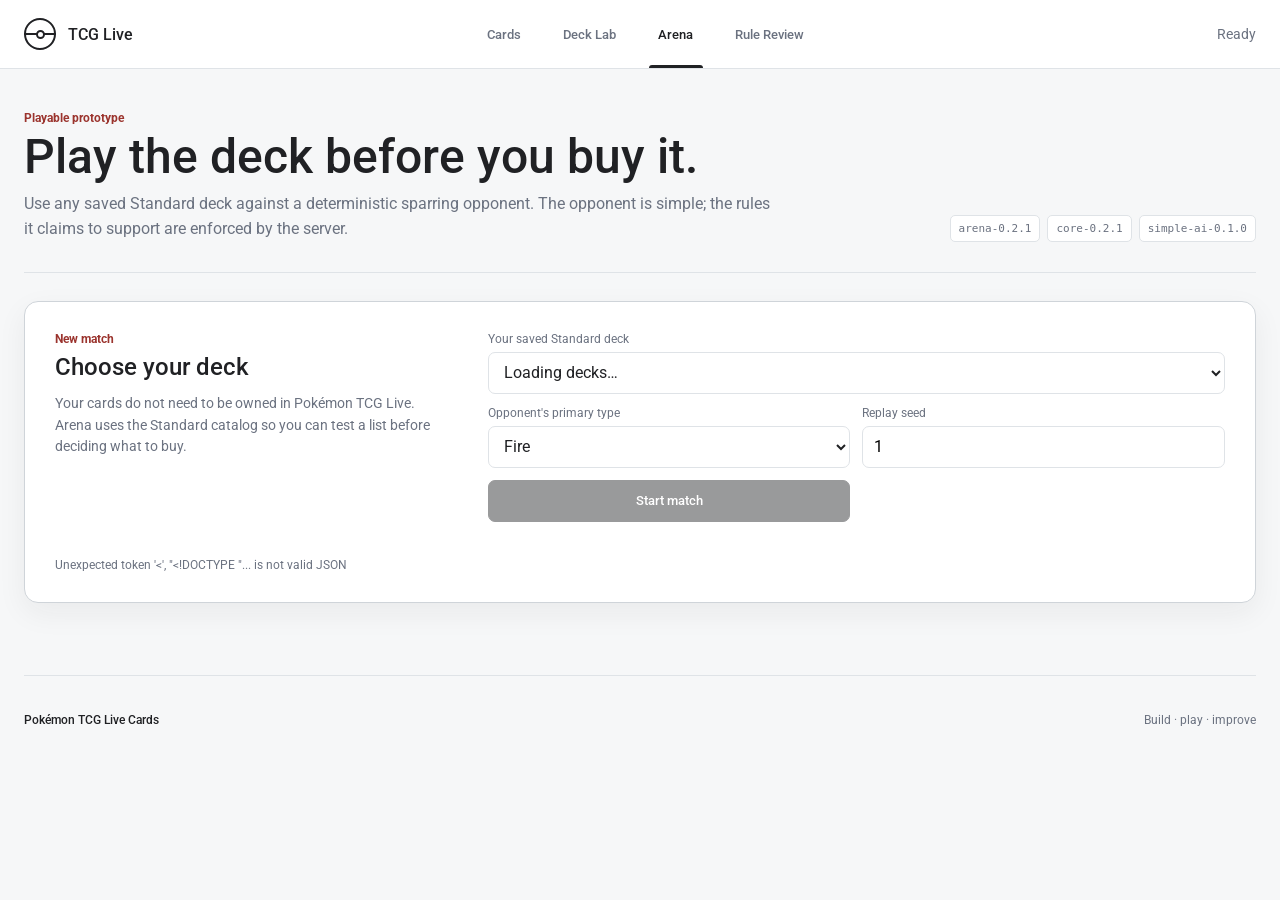
==== commit 0a16a7e5: "Make Arena setup follow the game table" ====
--- a/arena.html
+++ b/arena.html
@@ -10,7 +10,7 @@
   <link rel="preconnect" href="https://fonts.gstatic.com" crossorigin>
   <link href="https://fonts.googleapis.com/css2?family=Roboto:wght@400;500;700&display=swap" rel="stylesheet">
   <link rel="stylesheet" href="styles.css">
-  <link rel="stylesheet" href="arena.css?v=3">
+  <link rel="stylesheet" href="arena.css?v=6">
 </head>
 <body>
   <header class="site-header">
@@ -36,7 +36,7 @@
         <h1>Play the deck before you buy it.</h1>
         <p>Use any saved Standard deck against a deterministic sparring opponent. The opponent is simple; the rules it claims to support are enforced by the server.</p>
       </div>
-      <div class="arena-versions" aria-label="Arena versions"><span>arena-0.2.0</span><span>core-0.2.0</span><span>simple-ai-0.1.0</span></div>
+      <div class="arena-versions" aria-label="Arena versions"><span>arena-0.2.1</span><span>core-0.2.1</span><span>simple-ai-0.1.0</span></div>
     </section>
 
     <section class="arena-lobby" id="arenaLobby" aria-labelledby="lobbyTitle">
@@ -58,11 +58,12 @@
       <div class="game-table" id="gameTable">
         <header class="game-hud">
           <div class="game-identity">
-            <span class="live-dot" aria-hidden="true"></span>
-            <div><strong id="gameTitle">Arena match</strong><span>arena-0.2.0 · core-0.2.0 · simple-ai-0.1.0</span></div>
+            <span class="game-ball" aria-hidden="true"><i></i></span>
+            <div><strong id="gameTitle">Arena match</strong><span>arena-0.2.1 · core-0.2.1 · simple-ai-0.1.0</span></div>
           </div>
           <div class="turn-status"><strong id="turnStatus">Your turn</strong><span id="turnNumber">Turn 1</span></div>
           <div class="game-controls">
+            <button class="end-turn-control" id="endTurnButton" type="button" hidden>End turn <span aria-hidden="true">→</span></button>
             <button id="fullscreenButton" type="button" aria-label="Enter fullscreen Arena"><span class="fullscreen-icon" aria-hidden="true"></span><span id="fullscreenLabel">Fullscreen</span></button>
             <button id="newMatchButton" type="button">New match</button>
           </div>
@@ -120,9 +121,10 @@
           </section>
         </div>
 
-        <section class="command-bar" aria-label="Available actions">
-          <div class="command-title"><span>Legal moves</span><strong>Choose your play</strong></div>
-          <div class="action-list" id="actionList"></div>
+        <section class="context-menu" id="contextMenu" hidden aria-live="polite">
+          <div><span>Selected play</span><strong id="contextTitle">Choose an action</strong></div>
+          <div class="context-actions" id="contextActions"></div>
+          <button class="context-cancel" id="contextCancel" type="button" aria-label="Cancel selection">×</button>
         </section>
 
         <details class="match-drawer">
@@ -137,7 +139,7 @@
   </main>
 
   <footer><span>Pokémon TCG Live Cards</span><p>Build · play · improve</p></footer>
-  <script src="components.js?v=2" defer></script>
-  <script src="arena.js?v=3" defer></script>
+  <script src="components.js?v=3" defer></script>
+  <script src="arena.js?v=5" defer></script>
 </body>
 </html>
--- a/arena.css
+++ b/arena.css
@@ -33,42 +33,58 @@
     #183933;
   box-shadow: 0 24px 58px rgba(26,32,38,.22);
 }
-.game-table::before { content: ""; position: absolute; inset: 54px 0 74px; pointer-events: none; border-top: 1px solid rgba(255,255,255,.08); border-bottom: 1px solid rgba(0,0,0,.3); background: linear-gradient(180deg, rgba(32,89,119,.22), transparent 44%, transparent 56%, rgba(161,48,42,.2)); }
+.game-table::before { content: ""; position: absolute; inset: 54px 0 0; pointer-events: none; border-top: 1px solid rgba(255,255,255,.08); border-bottom: 1px solid rgba(0,0,0,.3); background: linear-gradient(180deg, rgba(32,89,119,.22), transparent 44%, transparent 56%, rgba(161,48,42,.2)); }
 .game-table:fullscreen { width: 100vw; height: 100vh; min-height: 100vh; border: 0; border-radius: 0; overflow-y: auto; }
-.game-table:fullscreen .play-surface { min-height: calc(100vh - 150px); }
+.game-table:fullscreen .play-surface { min-height: calc(100vh - 54px); }
 .game-table:fullscreen .game-hud { position: sticky; top: 0; }
 
 .game-hud { min-height: 54px; padding: 0 18px; display: grid; grid-template-columns: 1fr auto 1fr; align-items: center; gap: 18px; position: relative; z-index: 8; border-bottom: 1px solid rgba(255,255,255,.09); background: rgba(10,15,19,.9); backdrop-filter: blur(14px); }
 .game-identity { display: flex; align-items: center; gap: 10px; }
 .game-identity > div { display: flex; flex-direction: column; gap: 2px; }
 .game-identity strong { font-size: 12px; font-weight: 500; }
-.game-identity span:not(.live-dot) { color: #87939d; font: 9px ui-monospace, SFMono-Regular, Menlo, monospace; }
-.live-dot { width: 9px; height: 9px; border-radius: 50%; background: #e14c43; box-shadow: 0 0 0 4px rgba(225,76,67,.15); }
+.game-identity > div span { color: #87939d; font: 9px ui-monospace, SFMono-Regular, Menlo, monospace; }
+.game-ball { width: 20px; height: 20px; flex: 0 0 20px; display: grid; place-items: center; position: relative; overflow: hidden; border: 2px solid #dce2e6; border-radius: 50%; background: linear-gradient(#d84740 0 43%, #10171c 43% 57%, #f4f6f7 57%); }
+.game-ball::before { content: ""; position: absolute; right: 0; left: 0; top: calc(50% - 1px); height: 2px; background: #10171c; }
+.game-ball i { width: 7px; height: 7px; z-index: 1; border: 2px solid #10171c; border-radius: 50%; background: #f4f6f7; }
 .turn-status { display: flex; align-items: center; gap: 8px; }
 .turn-status strong { font-size: 13px; font-weight: 500; }
 .turn-status span { padding-left: 8px; border-left: 1px solid #44505a; color: #9ba5ae; font-size: 10px; }
 .game-controls { display: flex; justify-content: flex-end; gap: 7px; }
 .game-controls button { height: 32px; padding: 0 10px; display: inline-flex; align-items: center; gap: 7px; border: 1px solid #46515b; border-radius: 5px; color: #e9edf0; background: #202830; font-size: 10px; }
 .game-controls button:hover { background: #2c3740; }
+.game-controls .end-turn-control { border-color: #d1ad32; color: #172027; background: #efc944; font-weight: 700; }
+.game-controls .end-turn-control:hover { background: #f5d55e; }
 .fullscreen-icon { width: 13px; height: 13px; display: block; background: linear-gradient(#dce1e5,#dce1e5) left top/5px 1px no-repeat, linear-gradient(#dce1e5,#dce1e5) left top/1px 5px no-repeat, linear-gradient(#dce1e5,#dce1e5) right top/5px 1px no-repeat, linear-gradient(#dce1e5,#dce1e5) right top/1px 5px no-repeat, linear-gradient(#dce1e5,#dce1e5) left bottom/5px 1px no-repeat, linear-gradient(#dce1e5,#dce1e5) left bottom/1px 5px no-repeat, linear-gradient(#dce1e5,#dce1e5) right bottom/5px 1px no-repeat, linear-gradient(#dce1e5,#dce1e5) right bottom/1px 5px no-repeat; }
 
-.setup-overlay { position: absolute; z-index: 10; inset: 54px 0 74px; display: grid; place-items: center; padding: 24px; background: rgba(4,10,14,.72); backdrop-filter: blur(8px); }
-.setup-dialog { width: min(520px, 100%); padding: 30px; border: 1px solid #57636c; border-radius: 14px; text-align: center; background: linear-gradient(180deg, rgba(31,42,50,.98), rgba(16,23,28,.98)); box-shadow: 0 24px 65px rgba(0,0,0,.48); }
+.setup-overlay { position: absolute; z-index: 10; inset: 54px 0 0; display: grid; place-items: center; padding: 24px; background: rgba(3,10,13,.82); backdrop-filter: blur(5px); }
+.setup-dialog { width: min(540px, 100%); padding: 32px; text-align: center; }
 .setup-coin { width: 72px; height: 72px; margin: 0 auto 18px; display: grid; place-items: center; position: relative; border: 4px solid #e1e6e9; border-radius: 50%; color: #162029; background: linear-gradient(145deg,#f3cd48,#c78f20); box-shadow: inset 0 0 0 4px rgba(22,32,41,.28), 0 10px 25px rgba(0,0,0,.3); transition: transform .45s ease; }
 .setup-coin::before { content: "?"; font-size: 28px; font-weight: 700; }
 .setup-coin::after { content: ""; position: absolute; inset: 10px; border: 1px solid rgba(22,32,41,.34); border-radius: 50%; }
 .setup-coin.result-heads { transform: rotateY(180deg); }
 .setup-coin.result-heads::before { content: "H"; transform: rotateY(180deg); }
 .setup-coin.result-tails::before { content: "T"; }
-.setup-dialog > span { color: #92a0aa; font-size: 9px; text-transform: uppercase; }
-.setup-dialog h2 { margin: 7px 0 8px; font-size: 24px; font-weight: 500; }
-.setup-dialog p { max-width: 420px; margin: 0 auto; color: #aeb8c0; font-size: 12px; line-height: 1.5; }
-.setup-actions { margin-top: 22px; display: flex; flex-wrap: wrap; justify-content: center; gap: 8px; }
-.setup-actions button { min-width: 120px; min-height: 40px; padding: 8px 14px; border: 1px solid #65727c; border-radius: 6px; color: #f4f6f7; background: #2a353d; font-size: 11px; }
-.setup-actions button:hover { border-color: #efc944; background: #354149; }
-.setup-actions .action-call_coin, .setup-actions .action-choose_turn_order, .setup-actions .action-finish_setup { border-color: #d4b33d; color: #172027; background: #efc944; }
-.setup-facts { margin-top: 18px; display: flex; flex-wrap: wrap; justify-content: center; gap: 6px; }
-.setup-facts span { padding: 5px 7px; border: 1px solid #46525b; border-radius: 4px; color: #aeb8c0; font-size: 8px; }
+.setup-coin[hidden] { display: none; }
+.setup-dialog > span { display: block; color: #c7d0d6; font-size: 10px; font-weight: 700; text-transform: uppercase; }
+.setup-dialog h2 { margin: 8px 0; color: #fff; font-size: 30px; font-weight: 500; }
+.setup-dialog p { max-width: 460px; margin: 0 auto; overflow-wrap: anywhere; color: #d6dde2; font-size: 15px; line-height: 1.5; }
+.setup-actions { margin-top: 26px; display: flex; flex-wrap: wrap; justify-content: center; gap: 22px; }
+.setup-actions button { font-family: inherit; cursor: pointer; }
+.setup-actions button:focus-visible { outline: 3px solid white; outline-offset: 5px; }
+.setup-actions .coin-choice { min-width: 116px; padding: 0; display: flex; align-items: center; flex-direction: column; gap: 10px; border: 0; color: white; background: transparent; }
+.coin-face { width: 94px; height: 94px; display: grid; place-items: center; position: relative; border: 5px solid #f8e39a; border-radius: 50%; color: #172027; background: radial-gradient(circle at 35% 28%, #ffe88e 0 8%, #efc944 9% 58%, #c58a18 59% 100%); box-shadow: inset 0 0 0 5px rgba(116,72,5,.36), 0 12px 24px rgba(0,0,0,.38); transition: transform .16s ease, box-shadow .16s ease; }
+.coin-face::after { content: ""; position: absolute; inset: 17px; border: 2px solid rgba(80,50,4,.38); border-radius: 50%; }
+.coin-face b { z-index: 1; font-size: 34px; font-weight: 700; }
+.coin-choice strong { color: white; font-size: 15px; font-weight: 500; }
+.coin-choice:hover .coin-face { transform: translateY(-6px) rotate(-4deg); box-shadow: inset 0 0 0 5px rgba(116,72,5,.36), 0 18px 32px rgba(239,201,68,.32); }
+.coin-choice:active .coin-face { transform: translateY(-1px) scale(.96); }
+.setup-actions .turn-choice { width: 210px; min-height: 112px; padding: 18px; display: flex; align-items: flex-start; justify-content: center; flex-direction: column; gap: 6px; border: 2px solid #d7dee3; border-radius: 12px; color: #172027; text-align: left; background: #f5f7f8; box-shadow: 0 12px 24px rgba(0,0,0,.25); transition: transform .16s ease, border-color .16s ease; }
+.turn-choice strong { font-size: 19px; font-weight: 700; }
+.turn-choice span { color: #4f5b64; font-size: 12px; line-height: 1.35; }
+.setup-actions .turn-choice:hover { border-color: #efc944; color: #172027; background: white; transform: translateY(-4px); }
+.setup-actions button:not(.coin-choice):not(.turn-choice) { min-width: 145px; min-height: 48px; padding: 10px 16px; border: 2px solid #d7dee3; border-radius: 8px; color: #172027; background: #f5f7f8; font-size: 13px; font-weight: 700; }
+.setup-actions button:not(.coin-choice):not(.turn-choice):hover { border-color: #efc944; color: #172027; background: #fff; }
+.setup-facts { min-height: 16px; margin-top: 20px; color: #bdc8cf; font-size: 10px; line-height: 1.5; }
 
 .play-surface { min-height: 650px; position: relative; z-index: 2; }
 .field-side { padding: 12px 20px; position: relative; }
@@ -97,10 +113,14 @@
 .player-side .battle-pokemon { cursor: pointer; }
 .battle-pokemon img { width: 100%; display: block; border-radius: 5px; background: #171a1f; box-shadow: 0 8px 18px rgba(0,0,0,.36); transition: transform .16s ease, box-shadow .16s ease; }
 .player-side .battle-pokemon:hover img { transform: translateY(-4px); box-shadow: 0 13px 24px rgba(0,0,0,.42); }
+.battle-pokemon.target-ready img { outline: 3px solid #efc944; outline-offset: 3px; box-shadow: 0 0 24px rgba(239,201,68,.65); animation: target-pulse 1.1s ease-in-out infinite alternate; }
 .battle-pokemon.active { width: 112px; }
 .battle-pokemon.active img { max-height: 156px; object-fit: contain; }
 .battle-pokemon.bench img { max-height: 96px; object-fit: contain; }
 .battle-pokemon.empty { min-height: 96px; display: grid; place-items: center; border: 1px dashed rgba(255,255,255,.12); border-radius: 6px; color: rgba(255,255,255,.22); font-size: 9px; }
+.setup-card-back i { width: 100%; aspect-ratio: 2.5 / 3.5; display: block; border: 3px solid #d7e0e6; border-radius: 6px; background: radial-gradient(circle, #f5f7f8 0 8%, #111920 9% 14%, transparent 15%), linear-gradient(#2c71a4 0 46%, #10171c 46% 54%, #e5ebef 54%); box-shadow: 0 8px 18px rgba(0,0,0,.36); }
+.setup-card-back.active { width: 112px; }
+.setup-card-back.bench { width: 68px; }
 .battle-pokemon-state { margin-top: 4px; text-align: center; }
 .battle-pokemon-state strong { display: block; overflow: hidden; font-size: 9px; font-weight: 500; text-overflow: ellipsis; white-space: nowrap; }
 .battle-pokemon-state > span, .battle-pokemon-state small { color: #aeb8c0; font-size: 8px; }
@@ -127,32 +147,32 @@
 .battle-line strong { display: block; font-size: 10px; font-weight: 500; }
 .battle-line p { max-width: 350px; margin: 2px auto 0; overflow: hidden; color: #9eabb4; font-size: 8px; text-overflow: ellipsis; white-space: nowrap; }
 
-.hand-zone { padding: 9px 18px 13px; border-top: 1px solid rgba(255,255,255,.08); background: rgba(8,13,17,.66); }
+.hand-zone { min-height: 200px; padding: 12px 18px 16px; border-top: 1px solid rgba(255,255,255,.08); background: rgba(8,13,17,.66); }
 .hand-heading { display: flex; justify-content: space-between; }
 .hand-heading h3 { margin: 0; color: #cbd3d9; font-size: 9px; font-weight: 500; }
 .hand-heading span { color: #7f8c96; font-size: 8px; }
-.hand-row { min-height: 105px; display: flex; align-items: flex-end; justify-content: center; gap: 2px; overflow-x: auto; padding: 7px 8px 5px; }
-.hand-card { width: 72px; flex: 0 0 72px; position: relative; cursor: pointer; transform-origin: center bottom; transition: transform .17s ease, filter .17s ease; }
-.hand-card:hover, .hand-card.selected { z-index: 3; transform: translateY(-12px) scale(1.08); }
+.hand-row { min-height: 164px; display: flex; align-items: center; justify-content: center; gap: 5px; overflow-x: auto; padding: 10px 8px 4px; }
+.hand-card { width: 98px; flex: 0 0 98px; position: relative; cursor: grab; transform-origin: center; transition: transform .17s ease, filter .17s ease; }
+.hand-card:hover, .hand-card.selected { z-index: 3; transform: translateY(-5px) scale(1.035); }
 .hand-card.selected { filter: drop-shadow(0 0 8px rgba(244,204,66,.8)); }
+.hand-card.playable { filter: drop-shadow(0 0 10px rgba(239,201,68,.95)); animation: playable-card 850ms ease-in-out infinite alternate; }
+.hand-card:active { cursor: grabbing; }
 .hand-card img { width: 100%; display: block; border-radius: 4px; box-shadow: 0 5px 12px rgba(0,0,0,.35); }
 .hand-card strong { display: none; }
 .empty-hand { margin: auto; color: #7f8c96; font-size: 10px; }
 
-.command-bar { min-height: 74px; padding: 10px 15px; display: grid; grid-template-columns: 120px minmax(0,1fr); align-items: center; gap: 14px; position: relative; z-index: 7; border-top: 1px solid #313b43; background: #11181d; }
-.command-title { display: flex; flex-direction: column; gap: 3px; }
-.command-title span { color: #77858f; font-size: 8px; text-transform: uppercase; }
-.command-title strong { font-size: 11px; font-weight: 500; }
-.action-list { display: flex; gap: 7px; overflow-x: auto; padding: 3px 1px; }
-.action-list .action-group { align-self: center; margin-left: 8px; color: #788690; font-size: 8px; font-weight: 700; text-transform: uppercase; white-space: nowrap; }
-.action-list .action-group:first-child { margin-left: 0; }
-.action-list button { min-height: 36px; padding: 7px 10px; flex: 0 0 auto; border: 1px solid #46515a; border-radius: 5px; color: #dce2e6; background: #202931; font-size: 9px; white-space: nowrap; }
-.action-list button:hover:not(:disabled), .action-list button.related { border-color: #efc944; color: white; background: #303a41; box-shadow: 0 0 0 1px rgba(239,201,68,.15); }
-.action-list button.unrelated { opacity: .28; }
-.action-list .action-attack { border-color: #b5413c; background: #9f3934; }
-.action-list .action-end_turn { margin-left: auto; }
-
-.match-drawer { width: min(620px, calc(100% - 32px)); position: absolute; z-index: 9; right: 16px; bottom: 88px; }
+.bench-row.target-ready-zone { outline: 2px dashed #efc944; outline-offset: 5px; border-radius: 8px; box-shadow: 0 0 22px rgba(239,201,68,.22); }
+
+.context-menu { width: min(560px, calc(100% - 32px)); min-height: 66px; padding: 10px 48px 10px 14px; display: flex; align-items: center; gap: 14px; position: absolute; z-index: 9; bottom: 210px; left: 50%; border: 1px solid #63717b; border-radius: 10px; background: rgba(13,20,25,.96); box-shadow: 0 14px 34px rgba(0,0,0,.42); transform: translateX(-50%); backdrop-filter: blur(12px); }
+.context-menu > div:first-child { min-width: 110px; display: flex; flex-direction: column; gap: 2px; }
+.context-menu > div:first-child span { color: #84919a; font-size: 8px; text-transform: uppercase; }
+.context-menu > div:first-child strong { overflow: hidden; font-size: 11px; font-weight: 500; text-overflow: ellipsis; white-space: nowrap; }
+.context-actions { display: flex; gap: 7px; overflow-x: auto; }
+.context-actions button { min-height: 38px; padding: 7px 12px; flex: 0 0 auto; border: 1px solid #b4403a; border-radius: 6px; color: white; background: #9f3934; font-size: 10px; }
+.context-actions .context-play_trainer { border-color: #d2b13b; color: #172027; background: #efc944; }
+.context-cancel { width: 28px; height: 28px; position: absolute; top: 50%; right: 10px; border: 0; color: #aeb8c0; background: transparent; font-size: 20px; transform: translateY(-50%); }
+
+.match-drawer { width: min(620px, calc(100% - 32px)); position: absolute; z-index: 8; right: 16px; bottom: 18px; }
 .match-drawer summary { width: max-content; margin-left: auto; padding: 7px 10px; cursor: pointer; list-style: none; border: 1px solid #46515a; border-radius: 5px; color: #cbd3d9; background: rgba(17,24,29,.94); font-size: 9px; }
 .match-drawer summary::-webkit-details-marker { display: none; }
 .match-drawer[open] summary { margin-bottom: 6px; }
@@ -160,6 +180,9 @@
 .match-drawer h3 { margin: 0 0 10px; font-size: 11px; font-weight: 500; }
 .battle-log ol, .coverage-note ul { margin: 0; padding-left: 18px; }
 .battle-log li, .coverage-note li { margin-bottom: 6px; color: #9eabb4; font-size: 9px; line-height: 1.4; }
+
+@keyframes target-pulse { to { box-shadow: 0 0 34px rgba(239,201,68,.88); } }
+@keyframes playable-card { to { transform: translateY(-8px); filter: drop-shadow(0 0 18px rgba(239,201,68,1)); } }
 
 @media (max-width: 1050px) {
   .arena-intro { align-items: flex-start; flex-direction: column; gap: 18px; }
@@ -185,10 +208,8 @@
   .battle-pokemon.active { width: 88px; }
   .side-zone { gap: 4px; }
   .discard-slot, .discard-label { display: none; }
-  .command-bar { grid-template-columns: 1fr; gap: 7px; }
-  .command-title { flex-direction: row; align-items: baseline; gap: 7px; }
-  .action-list .action-end_turn { margin-left: 0; }
-  .match-drawer { bottom: 112px; }
+  .context-menu { align-items: flex-start; flex-direction: column; }
+  .match-drawer { bottom: 16px; }
 }
 
 @media (max-width: 520px) {
@@ -201,7 +222,7 @@
   .setup-dialog { padding: 22px 15px; }
   .setup-dialog h2 { font-size: 20px; }
   .setup-actions button { min-width: 100px; }
-  .game-identity span:not(.live-dot), .game-controls #fullscreenLabel { display: none; }
+  .game-identity > div span, .game-controls #fullscreenLabel { display: none; }
   .trainer-strip { gap: 8px; }
   .hidden-hand { min-width: 100px; }
   .player-summary div span { max-width: 170px; overflow: hidden; text-overflow: ellipsis; white-space: nowrap; }
@@ -214,10 +235,11 @@
   .battle-line p { max-width: 210px; }
   .hand-zone { padding-right: 8px; padding-left: 8px; }
   .hand-row { justify-content: flex-start; }
-  .hand-card { width: 64px; flex-basis: 64px; }
+  .hand-card { width: 82px; flex-basis: 82px; }
   .match-drawer-content { grid-template-columns: 1fr; }
 }
 
 @media (prefers-reduced-motion: reduce) {
   .battle-pokemon img, .hand-card { transition: none; }
-}
+  .hand-card.playable { animation: none; }
+}
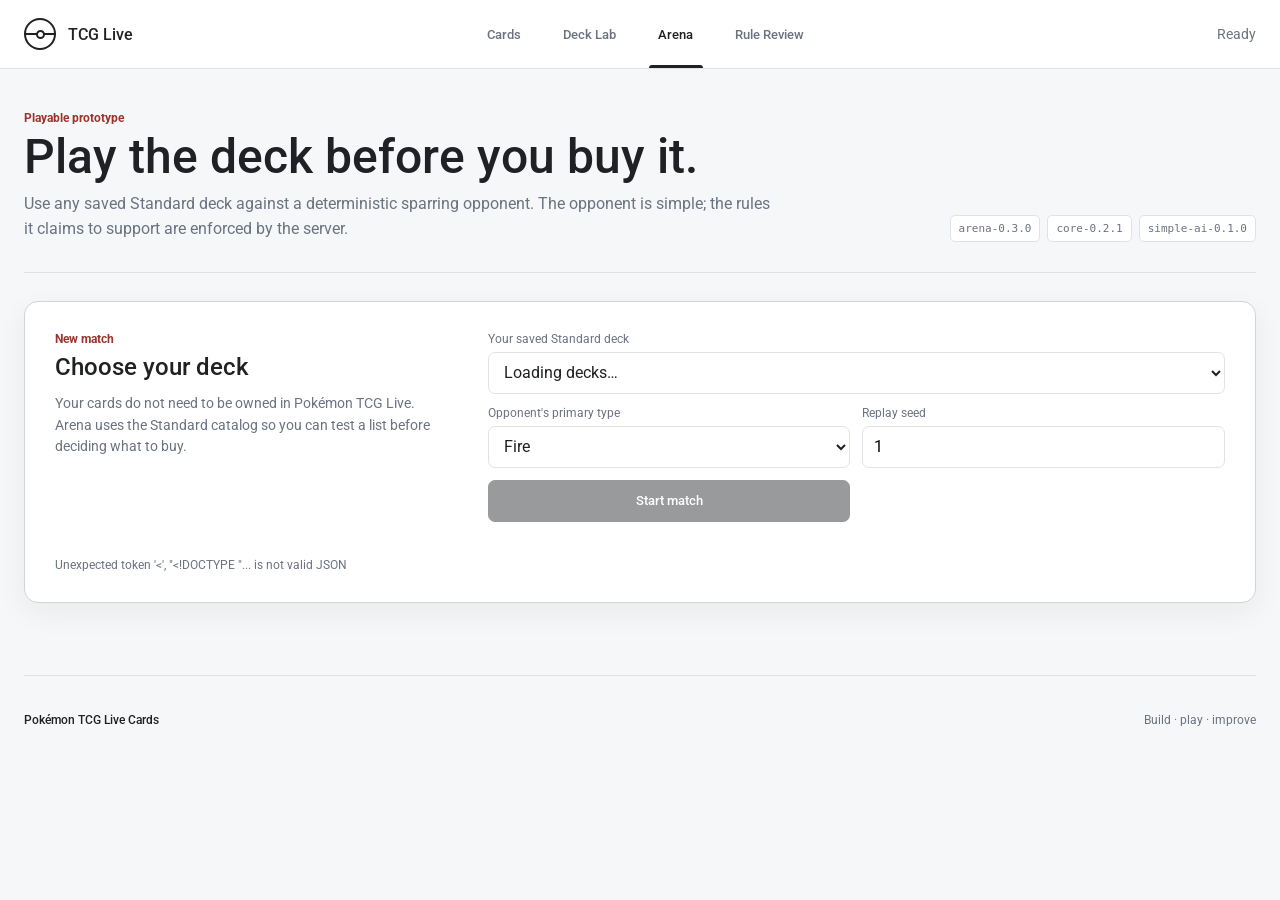
==== commit afe18418: "Add authoritative Arena match clocks" ====
--- a/arena.html
+++ b/arena.html
@@ -10,7 +10,7 @@
   <link rel="preconnect" href="https://fonts.gstatic.com" crossorigin>
   <link href="https://fonts.googleapis.com/css2?family=Roboto:wght@400;500;700&display=swap" rel="stylesheet">
   <link rel="stylesheet" href="styles.css">
-  <link rel="stylesheet" href="arena.css?v=6">
+  <link rel="stylesheet" href="arena.css?v=8">
 </head>
 <body>
   <header class="site-header">
@@ -36,7 +36,7 @@
         <h1>Play the deck before you buy it.</h1>
         <p>Use any saved Standard deck against a deterministic sparring opponent. The opponent is simple; the rules it claims to support are enforced by the server.</p>
       </div>
-      <div class="arena-versions" aria-label="Arena versions"><span>arena-0.2.1</span><span>core-0.2.1</span><span>simple-ai-0.1.0</span></div>
+      <div class="arena-versions" aria-label="Arena versions"><span>arena-0.3.0</span><span>core-0.2.1</span><span>simple-ai-0.1.0</span></div>
     </section>
 
     <section class="arena-lobby" id="arenaLobby" aria-labelledby="lobbyTitle">
@@ -59,7 +59,7 @@
         <header class="game-hud">
           <div class="game-identity">
             <span class="game-ball" aria-hidden="true"><i></i></span>
-            <div><strong id="gameTitle">Arena match</strong><span>arena-0.2.1 · core-0.2.1 · simple-ai-0.1.0</span></div>
+            <div><strong id="gameTitle">Arena match</strong><span>arena-0.3.0 · core-0.2.1 · simple-ai-0.1.0</span></div>
           </div>
           <div class="turn-status"><strong id="turnStatus">Your turn</strong><span id="turnNumber">Turn 1</span></div>
           <div class="game-controls">
@@ -84,6 +84,7 @@
           <section class="field-side opponent-side" aria-label="Opponent field">
             <div class="trainer-strip">
               <div class="player-summary"><span class="player-emblem opponent-emblem" aria-hidden="true"></span><div><strong id="opponentName">Opponent</strong><span id="opponentCounts"></span></div></div>
+              <time class="player-clock" id="opponentClock" datetime="PT20M" aria-label="Opponent time remaining">20:00</time>
               <div class="hidden-hand" id="opponentHand" aria-label="Opponent hand"></div>
             </div>
             <div class="field-grid">
@@ -112,6 +113,7 @@
             </div>
             <div class="trainer-strip player-strip">
               <div class="player-summary"><span class="player-emblem player-emblem-self" aria-hidden="true"></span><div><strong id="playerName">Your deck</strong><span id="playerCounts"></span></div></div>
+              <time class="player-clock" id="playerClock" datetime="PT20M" aria-label="Your time remaining">20:00</time>
             </div>
           </section>
 
@@ -140,6 +142,6 @@
 
   <footer><span>Pokémon TCG Live Cards</span><p>Build · play · improve</p></footer>
   <script src="components.js?v=3" defer></script>
-  <script src="arena.js?v=5" defer></script>
+  <script src="arena.js?v=7" defer></script>
 </body>
 </html>
--- a/arena.css
+++ b/arena.css
@@ -34,7 +34,7 @@
   box-shadow: 0 24px 58px rgba(26,32,38,.22);
 }
 .game-table::before { content: ""; position: absolute; inset: 54px 0 0; pointer-events: none; border-top: 1px solid rgba(255,255,255,.08); border-bottom: 1px solid rgba(0,0,0,.3); background: linear-gradient(180deg, rgba(32,89,119,.22), transparent 44%, transparent 56%, rgba(161,48,42,.2)); }
-.game-table:fullscreen { width: 100vw; height: 100vh; min-height: 100vh; border: 0; border-radius: 0; overflow-y: auto; }
+.game-table:fullscreen { width: 100vw; height: 100vh; min-height: 100vh; border: 0; border-radius: 0; overflow: hidden; }
 .game-table:fullscreen .play-surface { min-height: calc(100vh - 54px); }
 .game-table:fullscreen .game-hud { position: sticky; top: 0; }
 
@@ -97,6 +97,9 @@
 .player-emblem { width: 27px; height: 27px; display: block; position: relative; overflow: hidden; border: 2px solid #0e151a; border-radius: 50%; background: linear-gradient(#2a78a8 0 44%, #11181d 44% 56%, #f4f6f7 56%); box-shadow: 0 0 0 1px rgba(255,255,255,.25); }
 .player-emblem::after { content: ""; width: 7px; height: 7px; position: absolute; top: 50%; left: 50%; border: 2px solid #11181d; border-radius: 50%; background: white; transform: translate(-50%,-50%); }
 .player-emblem-self { background: linear-gradient(#d84740 0 44%, #11181d 44% 56%, #f4f6f7 56%); }
+.player-clock { min-width: 76px; padding: 7px 10px; border: 1px solid #66737c; border-radius: 6px; color: #dce3e8; background: rgba(12,18,22,.8); font-size: 16px; font-weight: 700; font-variant-numeric: tabular-nums; text-align: center; }
+.player-clock.active { border-color: #efc944; color: #172027; background: #efc944; }
+.player-clock.urgent { border-color: #ef5a50; color: white; background: #a8332d; }
 .hidden-hand { height: 42px; min-width: 140px; display: flex; align-items: center; justify-content: flex-end; position: relative; padding-right: 28px; }
 .hidden-hand .card-back { width: 27px; height: 38px; margin-left: -16px; display: block; position: relative; border: 1px solid #bac4cc; border-radius: 3px; background: radial-gradient(circle, white 0 3px, #13212c 4px 6px, transparent 7px), linear-gradient(#376c99 0 47%, #14212b 47% 53%, #e0e7eb 53%); box-shadow: 0 2px 5px rgba(0,0,0,.35); transform: rotate(calc((var(--hand-index) - (var(--hand-total) - 1)/2) * 2deg)); }
 .hidden-hand > span { min-width: 21px; height: 21px; display: grid; place-items: center; position: absolute; right: 0; border: 1px solid #59656e; border-radius: 50%; color: white; background: #202830; font-size: 9px; }
@@ -184,6 +187,61 @@
 @keyframes target-pulse { to { box-shadow: 0 0 34px rgba(239,201,68,.88); } }
 @keyframes playable-card { to { transform: translateY(-8px); filter: drop-shadow(0 0 18px rgba(239,201,68,1)); } }
 
+body.arena-playing { height: 100dvh; overflow: hidden; }
+body.arena-playing .arena-intro,
+body.arena-playing > footer { display: none; }
+body.arena-playing .arena-main { width: 100%; height: calc(100dvh - 68px); padding: 0; }
+body.arena-playing .game-shell { height: 100%; margin: 0; }
+body.arena-playing .game-table { width: 100%; height: 100%; min-height: 0; display: grid; grid-template-rows: 54px minmax(0, 1fr); border: 0; border-radius: 0; overflow: hidden; box-shadow: none; }
+body.arena-playing .game-hud { min-height: 54px; padding: 0 24px; }
+body.arena-playing .game-identity strong,
+body.arena-playing .turn-status strong { font-size: 15px; }
+body.arena-playing .game-controls button { height: 38px; padding: 0 14px; font-size: 12px; }
+body.arena-playing .play-surface { height: 100%; min-height: 0; display: grid; grid-template-rows: minmax(0, 1fr) 48px minmax(0, 1fr) clamp(180px, 25dvh, 290px); overflow: hidden; }
+body.arena-playing .field-side { min-height: 0; padding: 8px 24px; display: grid; }
+body.arena-playing .opponent-side { grid-template-rows: auto minmax(0, 1fr); }
+body.arena-playing .player-side { grid-template-rows: minmax(0, 1fr) auto; }
+body.arena-playing .field-grid,
+body.arena-playing .combat-zone,
+body.arena-playing .active-area,
+body.arena-playing .bench-row { min-height: 0; }
+body.arena-playing .field-grid { grid-template-columns: 94px minmax(0, 1fr) 94px; gap: 20px; }
+body.arena-playing .combat-zone { grid-template-columns: minmax(0, 1fr) clamp(130px, 10vw, 190px); gap: clamp(24px, 3vw, 52px); }
+body.arena-playing .player-combat { grid-template-columns: clamp(130px, 10vw, 190px) minmax(0, 1fr); }
+body.arena-playing .bench-row { grid-template-columns: repeat(5, clamp(78px, 7vw, 140px)); gap: clamp(8px, .8vw, 16px); overflow: hidden; }
+body.arena-playing .active-area::before { width: clamp(150px, 12vw, 230px); height: clamp(150px, 12vw, 230px); }
+body.arena-playing .battle-pokemon.active,
+body.arena-playing .setup-card-back.active { width: clamp(130px, 10vw, 190px); }
+body.arena-playing .battle-pokemon.active img { max-height: min(23dvh, 250px); }
+body.arena-playing .battle-pokemon.bench img { max-height: min(17dvh, 185px); }
+body.arena-playing .setup-card-back.bench { width: clamp(78px, 7vw, 140px); }
+body.arena-playing .battle-pokemon-state strong { font-size: 12px; }
+body.arena-playing .battle-pokemon-state > span,
+body.arena-playing .battle-pokemon-state small { font-size: 10px; }
+body.arena-playing .trainer-strip { min-height: 34px; }
+body.arena-playing .player-clock { min-width: 96px; padding: 8px 13px; font-size: 20px; }
+body.arena-playing .player-summary strong { font-size: 14px; }
+body.arena-playing .player-summary div span { font-size: 11px; }
+body.arena-playing .side-zone { font-size: 10px; }
+body.arena-playing .prize-stack { grid-template-columns: repeat(2, 23px); gap: 5px; }
+body.arena-playing .prize-card { width: 23px; height: 33px; }
+body.arena-playing .deck-stack { width: 58px; height: 82px; }
+body.arena-playing .deck-stack span { font-size: 21px; }
+body.arena-playing .hand-zone { min-height: 0; padding: 10px 24px 14px; overflow: hidden; }
+body.arena-playing .hand-heading h3 { font-size: 12px; }
+body.arena-playing .hand-heading span { font-size: 11px; }
+body.arena-playing .hand-row { height: calc(100% - 18px); min-height: 0; gap: clamp(6px, .6vw, 12px); overflow: hidden; padding: 8px 10px 2px; }
+body.arena-playing .hand-card { width: clamp(100px, 8vw, 160px); flex-basis: clamp(100px, 8vw, 160px); }
+body.arena-playing .battle-line strong { font-size: 13px; }
+body.arena-playing .battle-line p { max-width: 600px; font-size: 11px; }
+body.arena-playing .context-menu { bottom: clamp(180px, 25dvh, 290px); }
+body.arena-playing .match-drawer { bottom: clamp(190px, 26dvh, 305px); }
+body.arena-playing .match-drawer-content { max-height: min(45dvh, 430px); }
+
+@media (max-width: 900px) {
+  body.arena-playing .arena-main { height: calc(100dvh - 104px); }
+}
+
 @media (max-width: 1050px) {
   .arena-intro { align-items: flex-start; flex-direction: column; gap: 18px; }
   .combat-zone { grid-template-columns: minmax(0,1fr) 112px; gap: 16px; }
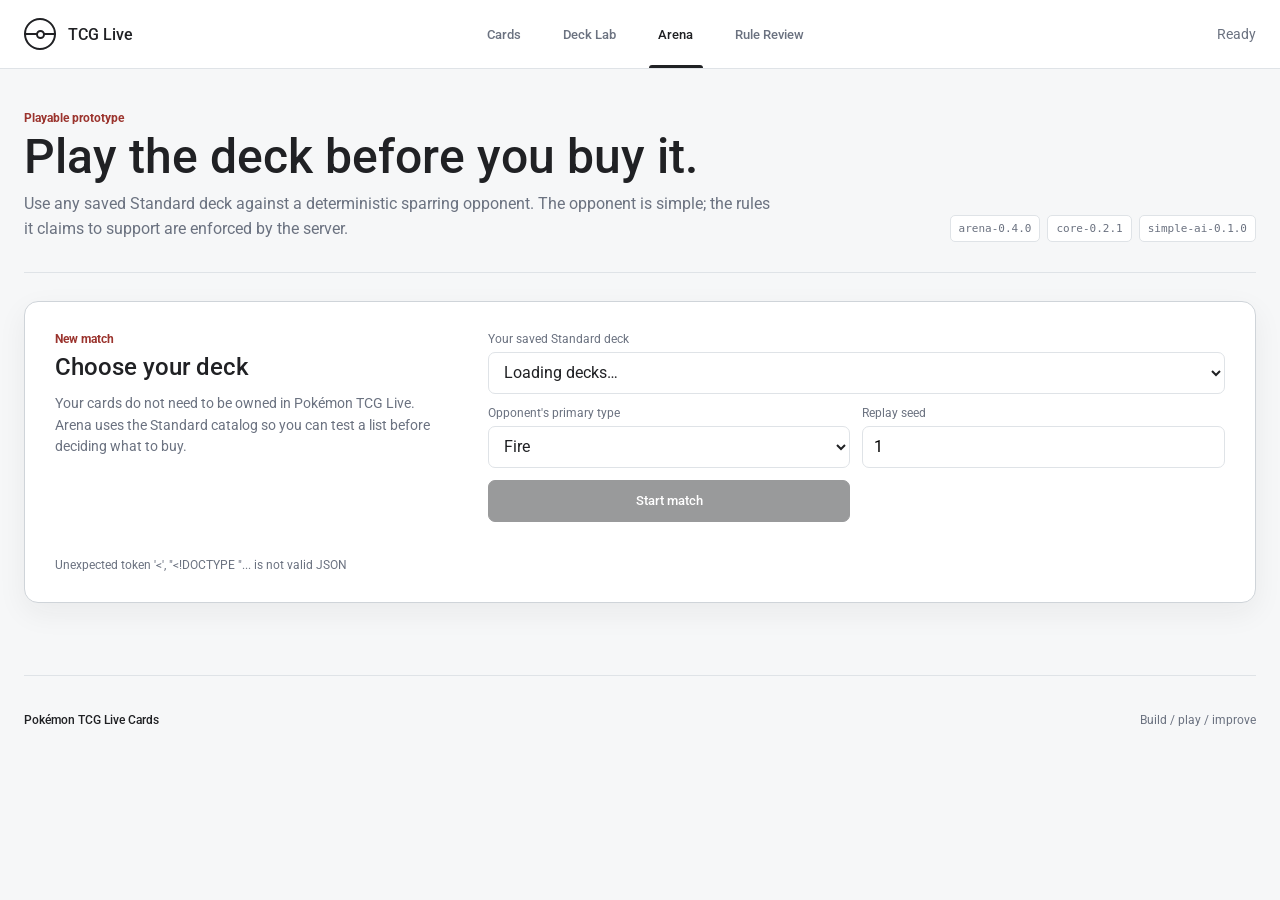
==== commit e1e7c1fb: "Execute versioned card rules in Arena" ====
--- a/arena.html
+++ b/arena.html
@@ -4,7 +4,7 @@
   <meta charset="utf-8">
   <meta name="viewport" content="width=device-width, initial-scale=1">
   <meta name="description" content="Play a Standard Pokémon TCG deck against a versioned local opponent.">
-  <title>Arena · Pokémon TCG Live Cards</title>
+  <title>Arena | Pokémon TCG Live Cards</title>
   <link rel="icon" href="favicon.svg" type="image/svg+xml">
   <link rel="preconnect" href="https://fonts.googleapis.com">
   <link rel="preconnect" href="https://fonts.gstatic.com" crossorigin>
@@ -36,7 +36,7 @@
         <h1>Play the deck before you buy it.</h1>
         <p>Use any saved Standard deck against a deterministic sparring opponent. The opponent is simple; the rules it claims to support are enforced by the server.</p>
       </div>
-      <div class="arena-versions" aria-label="Arena versions"><span>arena-0.3.0</span><span>core-0.2.1</span><span>simple-ai-0.1.0</span></div>
+      <div class="arena-versions" aria-label="Arena versions"><span>arena-0.4.0</span><span>core-0.2.1</span><span>simple-ai-0.1.0</span></div>
     </section>
 
     <section class="arena-lobby" id="arenaLobby" aria-labelledby="lobbyTitle">
@@ -59,7 +59,7 @@
         <header class="game-hud">
           <div class="game-identity">
             <span class="game-ball" aria-hidden="true"><i></i></span>
-            <div><strong id="gameTitle">Arena match</strong><span>arena-0.3.0 · core-0.2.1 · simple-ai-0.1.0</span></div>
+            <div><strong id="gameTitle">Arena match</strong><span>arena-0.4.0 / core-0.2.1 / simple-ai-0.1.0</span></div>
           </div>
           <div class="turn-status"><strong id="turnStatus">Your turn</strong><span id="turnNumber">Turn 1</span></div>
           <div class="game-controls">
@@ -100,6 +100,7 @@
           <div class="battle-line">
             <span class="battle-mark">VS</span>
             <div><strong id="battlePhase">Main phase</strong><p id="battleMessage">Choose an action.</p></div>
+            <div class="stadium-zone" id="stadiumZone" aria-label="Stadium zone"></div>
           </div>
 
           <section class="field-side player-side" aria-label="Your field">
@@ -133,6 +134,7 @@
           <summary>Match details</summary>
           <div class="match-drawer-content">
             <section class="battle-log"><h3>Battle log</h3><ol id="battleLog"></ol></section>
+            <section class="rule-trace"><h3>Executed card rules</h3><div id="ruleTrace"></div></section>
             <section class="coverage-note"><h3>Rules coverage</h3><ul id="arenaLimitations"></ul></section>
           </div>
         </details>
@@ -140,8 +142,8 @@
     </section>
   </main>
 
-  <footer><span>Pokémon TCG Live Cards</span><p>Build · play · improve</p></footer>
-  <script src="components.js?v=3" defer></script>
-  <script src="arena.js?v=7" defer></script>
+  <footer><span>Pokémon TCG Live Cards</span><p>Build / play / improve</p></footer>
+  <script src="components.js?v=4" defer></script>
+  <script src="arena.js?v=8" defer></script>
 </body>
 </html>
--- a/arena.css
+++ b/arena.css
@@ -149,6 +149,11 @@
 .battle-line > div { min-width: 150px; text-align: center; }
 .battle-line strong { display: block; font-size: 10px; font-weight: 500; }
 .battle-line p { max-width: 350px; margin: 2px auto 0; overflow: hidden; color: #9eabb4; font-size: 8px; text-overflow: ellipsis; white-space: nowrap; }
+.stadium-zone { min-width: 78px !important; position: absolute; right: 18px; }
+.stadium-zone > span { color: #73818b; font-size: 8px; text-transform: uppercase; }
+.stadium-zone button { width: 76px; height: 40px; padding: 0; display: flex; align-items: center; gap: 5px; overflow: hidden; border: 1px solid #8b99a3; border-radius: 4px; color: #e4e9ec; background: #182229; }
+.stadium-zone img { width: 27px; height: 38px; flex: 0 0 27px; object-fit: cover; object-position: top; }
+.stadium-zone button span { overflow: hidden; font-size: 7px; line-height: 1.15; text-align: left; text-overflow: ellipsis; }
 
 .hand-zone { min-height: 200px; padding: 12px 18px 16px; border-top: 1px solid rgba(255,255,255,.08); background: rgba(8,13,17,.66); }
 .hand-heading { display: flex; justify-content: space-between; }
@@ -175,14 +180,23 @@
 .context-actions .context-play_trainer { border-color: #d2b13b; color: #172027; background: #efc944; }
 .context-cancel { width: 28px; height: 28px; position: absolute; top: 50%; right: 10px; border: 0; color: #aeb8c0; background: transparent; font-size: 20px; transform: translateY(-50%); }
 
-.match-drawer { width: min(620px, calc(100% - 32px)); position: absolute; z-index: 8; right: 16px; bottom: 18px; }
+.match-drawer { width: min(940px, calc(100% - 32px)); position: absolute; z-index: 8; right: 16px; bottom: 18px; }
 .match-drawer summary { width: max-content; margin-left: auto; padding: 7px 10px; cursor: pointer; list-style: none; border: 1px solid #46515a; border-radius: 5px; color: #cbd3d9; background: rgba(17,24,29,.94); font-size: 9px; }
 .match-drawer summary::-webkit-details-marker { display: none; }
 .match-drawer[open] summary { margin-bottom: 6px; }
-.match-drawer-content { max-height: 300px; padding: 16px; display: grid; grid-template-columns: 1fr 1fr; gap: 20px; overflow-y: auto; border: 1px solid #46515a; border-radius: 8px; background: rgba(17,24,29,.97); box-shadow: 0 15px 36px rgba(0,0,0,.36); }
+.match-drawer-content { max-height: 300px; padding: 16px; display: grid; grid-template-columns: 1fr 1.2fr 1fr; gap: 20px; overflow-y: auto; border: 1px solid #46515a; border-radius: 8px; background: rgba(17,24,29,.97); box-shadow: 0 15px 36px rgba(0,0,0,.36); }
 .match-drawer h3 { margin: 0 0 10px; font-size: 11px; font-weight: 500; }
 .battle-log ol, .coverage-note ul { margin: 0; padding-left: 18px; }
 .battle-log li, .coverage-note li { margin-bottom: 6px; color: #9eabb4; font-size: 9px; line-height: 1.4; }
+.rule-trace { min-width: 0; }
+.trace-entry { padding: 8px 0; border-bottom: 1px solid #34414a; }
+.trace-entry:first-child { padding-top: 0; }
+.trace-entry > div { display: flex; align-items: baseline; justify-content: space-between; gap: 10px; }
+.trace-entry strong { overflow: hidden; font-size: 10px; text-overflow: ellipsis; white-space: nowrap; }
+.trace-entry span { flex: 0 0 auto; color: #8f9ca5; font-size: 8px; }
+.trace-entry p, .empty-trace { margin: 4px 0 7px; color: #aeb8c0; font-size: 9px; line-height: 1.35; }
+.trace-entry button { padding: 5px 8px; border: 1px solid #bf4a43; border-radius: 4px; color: #f5f7f8; background: #8f332e; font-size: 8px; font-weight: 700; }
+.trace-entry button:disabled { border-color: #59666f; color: #b8c2c9; background: #35414a; }
 
 @keyframes target-pulse { to { box-shadow: 0 0 34px rgba(239,201,68,.88); } }
 @keyframes playable-card { to { transform: translateY(-8px); filter: drop-shadow(0 0 18px rgba(239,201,68,1)); } }
